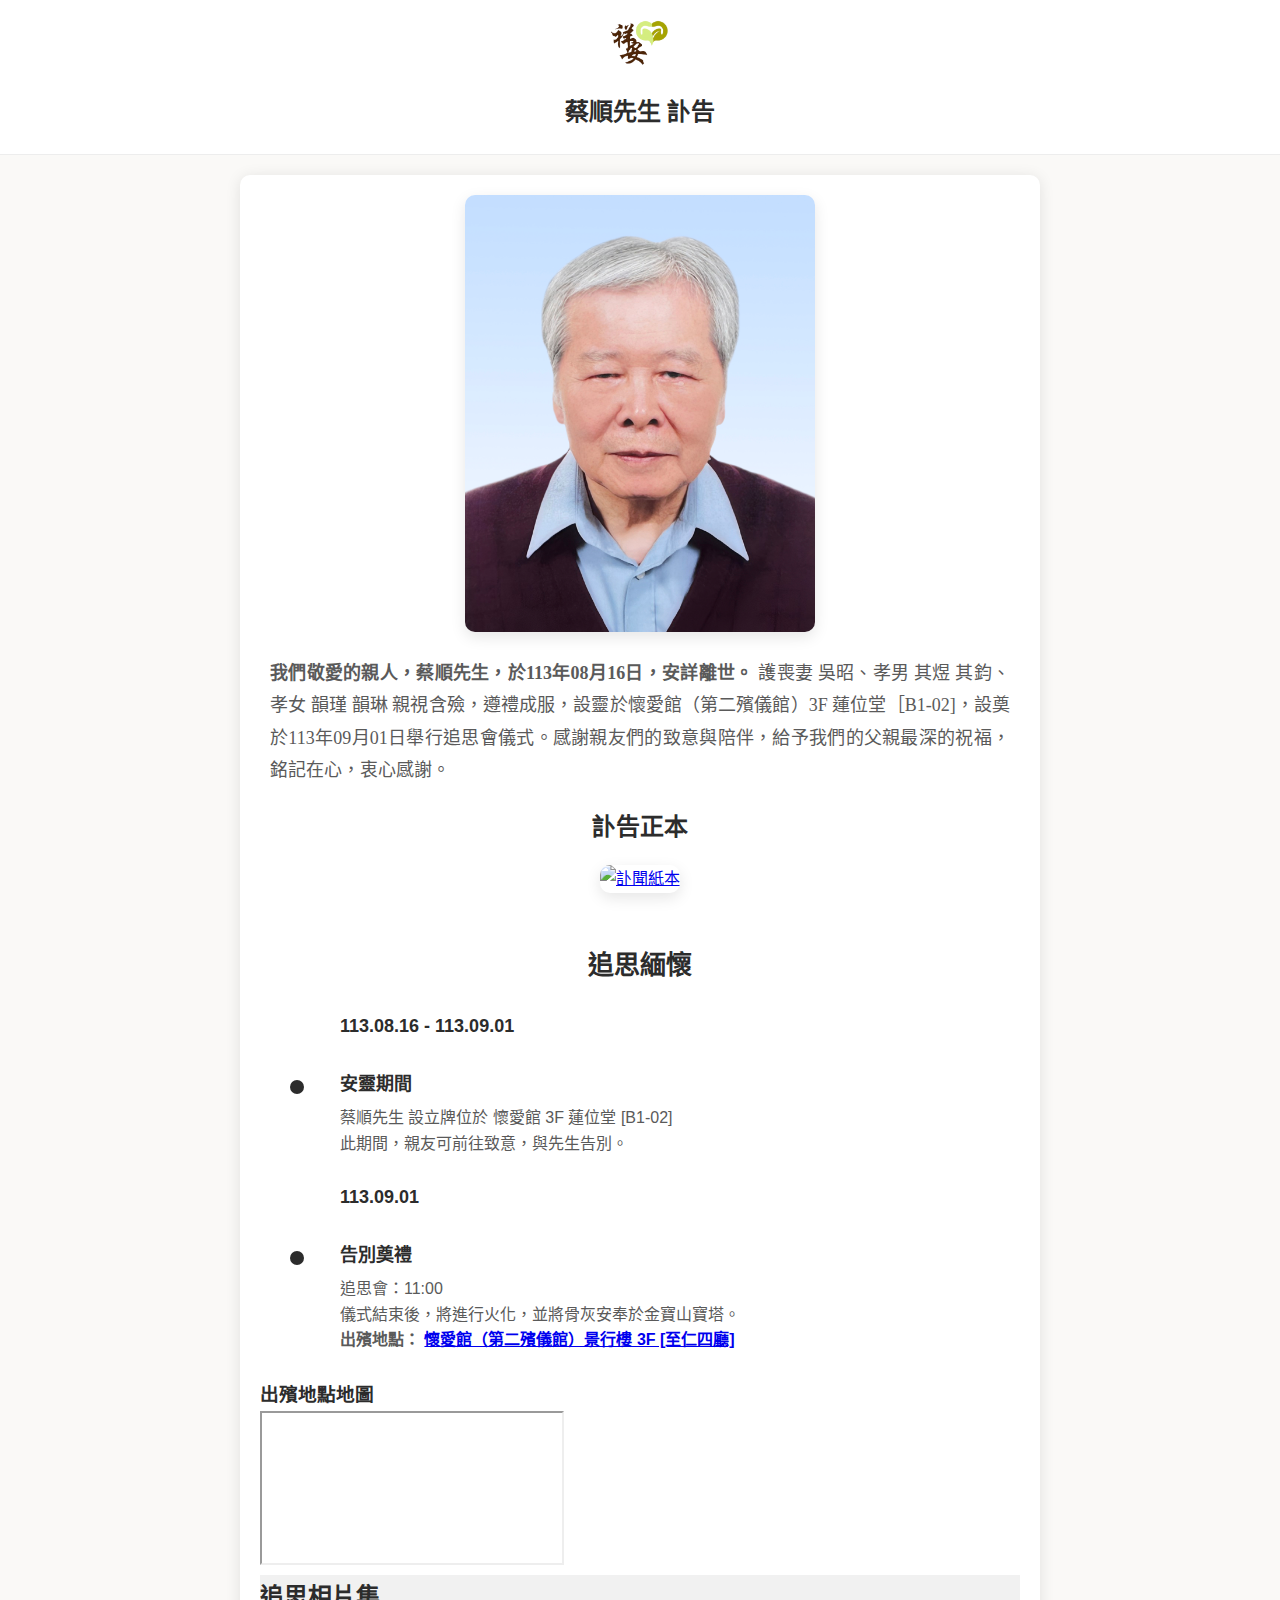
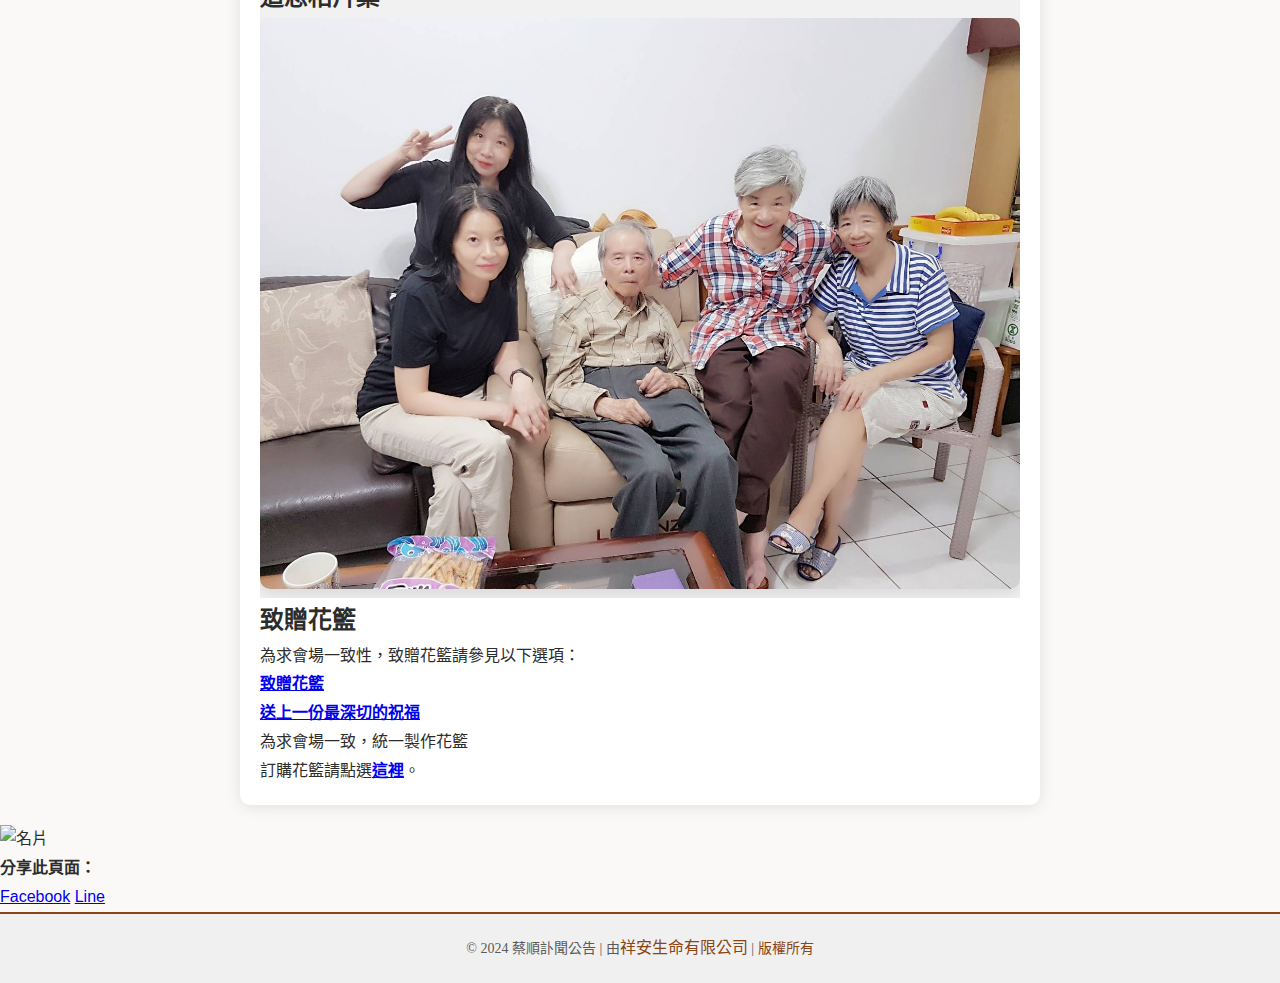
==== index.html @ 6c9d55c2 "Update index.html" ====
<!DOCTYPE html>
<html lang="zh-TW">
<head>
    <meta charset="UTF-8">
    <meta name="viewport" content="width=device-width, initial-scale=1.0">
    <title>訃聞公告</title>
    <link rel="stylesheet" href="obituary.css">
    <link rel="stylesheet" href="https://cdn.jsdelivr.net/npm/slick-carousel@1.8.1/slick/slick.css">
    <link rel="stylesheet" href="https://cdn.jsdelivr.net/npm/slick-carousel@1.8.1/slick/slick-theme.css">
    <script src="https://cdn.jsdelivr.net/npm/slick-carousel@1.8.1/slick/slick.min.js" defer></script>
</head>
<body onload="playMusic()">
    <!-- 背景音樂 -->
    <audio id="background-music" loop>
        <source src="audio/千風之歌.m4a" type="audio/m4a">
        您的瀏覽器不支援音訊播放。
    </audio>

    <header>
        <img src="image/logo.png" alt="Logo" class="logo">
        <h1>蔡順先生 訃告</h1>
    </header>

    <main>
        <section class="main-photo-section">
            <img id="main-photo" src="image/主頁.JPG" alt="追思照片">
            <p id="life-story">
                <strong>我們敬愛的親人，蔡順先生，於113年08月16日，安詳離世。</strong> 
                護喪妻 吳昭、孝男 其煜 其鈞、孝女 韻瑾 韻琳 親視含殮，遵禮成服，設靈於懷愛館（第二殯儀館）3F 蓮位堂［B1-02]，設奠於113年09月01日舉行追思會儀式。感謝親友們的致意與陪伴，給予我們的父親最深的祝福，銘記在心，衷心感謝。
            </p>
        </section>

        <section class="paper-obituary-section">
            <h2><strong>訃告正本</strong></h2>
            <a href="image/蔡順的訃聞.JPG" data-lightbox="paper-obituary" data-title="訃聞紙本">
                <img id="paper-obituary" src="image/蔡順的訃聞.JPG" alt="訃聞紙本">
            </a>
        </section>

        <section id="timeline">
            <h2><strong>追思緬懷</strong></h2>
            <div class="VivaTimeline">
                <dl>
                    <dt><strong>113.08.16 - 113.09.01</strong></dt>
                    <dd class="pos-right">
                        <div class="circ"></div>
                        <div class="time"></div>
                        <div class="event">
                            <div class="events-header"><strong>安靈期間</strong></div>
                            <div class="events-body">
                                <p>蔡順先生 設立牌位於 懷愛館 3F 蓮位堂 [B1-02]</p>
                                <p>此期間，親友可前往致意，與先生告別。</p>
                            </div>
                        </div>
                    </dd>
                    <dt><strong>113.09.01</strong></dt>
                    <dd class="pos-left">
                        <div class="circ"></div>
                        <div class="time"></div>
                        <div class="event">
                            <div class="events-header"><strong>告別奠禮</strong></div>
                            <div class="events-body">
                                <p>追思會：11:00</p>
                                <p>儀式結束後，將進行火化，並將骨灰安奉於金寶山寶塔。</p>
                                <p><strong>出殯地點：</strong> <a href="https://goo.gl/maps/XXXXX" target="_blank"><strong>懷愛館（第二殯儀館）景行樓 3F [至仁四廳]</strong></a></p>
                            </div>
                        </div>
                    </dd>
                </dl>
            </div>
            <div id="map-container">
                <h3><strong>出殯地點地圖</strong></h3>
                <iframe src="https://www.google.com/maps/embed?pb=!1m18!1m12!1m3!1d3112.8727265573447!2d121.52722631518858!3d25.03296328396077!2m3!1f0!2f0!3f0!3m2!1i1024!2i768!4f13.1!3m3!1m2!1s0x3442a8b7b5555555%3A0x1234567890abcdef!2z5YyX6IqO5Z-0IQD!5e0!3m2!1szh-TW!2stw!4v1671168822125!5m2!1szh-TW!2stw" allowfullscreen="" loading="lazy"></iframe>
            </div>
        </section>

        <section id="slideshow">
            <h2><strong>追思相片集</strong></h2>
            <div class="slideshow-container">
                <div><img src="image/蔡順1.jpg" alt="照片1"></div>
                <div><img src="image/蔡順2.jpg" alt="照片2"></div>
                <div><img src="image/蔡順3.jpg" alt="照片3"></div>
                <div><img src="image/蔡順4.jpg" alt="照片4"></div>
                <div><img src="image/蔡順5.jpg" alt="照片5"></div>
                <div><img src="image/蔡順6.jpg" alt="照片6"></div>
                <div><img src="image/蔡順7.jpg" alt="照片7"></div>
                <div><img src="image/蔡順8.jpg" alt="照片8"></div>
                <div><img src="image/蔡順9.jpg" alt="照片9"></div>
            </div>
        </section>

        <section id="donate-flower">
            <h2><strong>致贈花籃</strong></h2>
            <p>為求會場一致性，致贈花籃請參見以下選項：</p>
            <a href="javascript:void(0);" id="show-flower-baskets" class="btn"><strong>致贈花籃</strong></a>
            <div id="flower-basket-gallery" style="display: none;">
                <div class="flower-basket-item">
                    <img src="image/花籃A.JPG" alt="花籃A">
                    <p class="price"><strong>A款NT$2,500/1對</strong></p>
                </div>
                <div class="flower-basket-item">
                    <img src="image/花籃B.JPG" alt="花籃B">
                    <p class="price"><strong>B款NT$3,000/1對</strong></p>
                </div>
                <div class="flower-basket-item">
                    <img src="image/花籃C.JPG" alt="花籃C">
                    <p class="price"><strong>C款NT$3,500/1對</strong></p>
                </div>
                <div class="flower-basket-item">
                    <img src="image/花籃D.JPG" alt="花籃D">
                    <p class="price"><strong>D款NT$4,000/1對</strong></p>
                </div>
                <div class="flower-basket-item">
                    <img src="image/花籃E.JPG" alt="花籃E">
                    <p class="price"><strong>E款NT$5,000/1對</strong></p>
                </div>
                <div class="flower-basket-item">
                    <img src="image/花籃F.JPG" alt="花籃F">
                    <p class="price"><strong>F款NT$5,500/1對</strong></p>
                </div>
                <div class="flower-basket-item">
                    <img src="image/花籃G.JPG" alt="花籃G">
                    <p class="price"><strong>G款NT$6,000/1對</strong></p>
                </div>
                <div class="flower-basket-item">
                    <img src="image/花籃H.JPG" alt="花籃H">
                    <p class="price"><strong>H款NT$6,500/1對</strong></p>
                </div>
            </div>
            <p><a href="https://line.me/ti/p/TuM5y_Of6I" target="_blank"><strong>送上一份最深切的祝福</strong></a></p>
            <p>為求會場一致，統一製作花籃<br>訂購花籃請點選<a href="https://line.me/ti/p/TuM5y_Of6I" target="_blank"><strong>這裡</strong></a>。</p>
        </section>
    </main>
<!-- 名片及分享按钮部分 -->
<section id="business-card">
    <img src="image/未命名設計.PNG" alt="名片" class="business-card-img">
    <div id="share-buttons">
        <p><strong>分享此頁面：</strong></p>
        <a href="https://www.facebook.com/sharer/sharer.php?u=[PAGE_URL]" target="_blank" class="share-btn fb-share-btn">Facebook</a>
        <a href="https://line.me/R/msg/text/?[PAGE_URL]" target="_blank" class="share-btn line-share-btn">Line</a>
    </div>
</section>
    
    <footer>
        <p>© 2024 蔡順訃聞公告 | 由<span class="footer-signature">祥安生命有限公司</span> | <a href="privacy-policy.html" class="bold">版權所有</a></p>
    </footer>
    

    <script>
        function playMusic() {
            const audio = document.getElementById('background-music');
            audio.play().catch(error => {
                console.log("音樂播放失敗:", error);
            });
        }

        document.getElementById('show-flower-baskets').addEventListener('click', function() {
            const gallery = document.getElementById('flower-basket-gallery');
            gallery.style.display = gallery.style.display === 'none' ? 'block' : 'none';
        });

        // 幻灯片功能
        document.addEventListener('DOMContentLoaded', function() {
            const slides = document.querySelectorAll('.slideshow-container > div');
            let slideIndex = 0;

            function showSlides() {
                slides.forEach((slide, index) => {
                    slide.style.display = index === slideIndex ? 'block' : 'none';
                });
                slideIndex = (slideIndex + 1) % slides.length;
                setTimeout(showSlides, 4000); // 每4秒更换幻灯片
            }

            showSlides();
        });
    </script>
</body>
</html>
---- obituary.css ----
/* 字体引入 */
@font-face {
    font-family: 'CustomFont';
    src: url('清松手写体5.ttf') format('truetype');
    font-weight: normal;
    font-style: normal;
}

/* 重设默认样式 */
* {
    margin: 0;
    padding: 0;
    box-sizing: border-box;
}

/* 基本样式 */
body {
    font-family: 'CustomFont', Arial, Helvetica, sans-serif; /* 使用自定义字体，并添加备选方案 */
    color: #2C2C2C;
    background-color: #FAF9F7;
    line-height: 1.8;
}


/* 追思相片集设计 */
#slideshow {
    max-width: 100%;
    position: relative;
    margin: auto;
    overflow: hidden;
    background-color: #f1f1f1;
}

.slideshow-container {
    position: relative;
    max-width: 800px; /* 设置最大宽度 */
    margin: auto;
    overflow: hidden;
}

.slideshow-container img {
    width: 100%; /* 确保图片填满容器 */
    height: auto; /* 高度自动调整 */
    border-radius: 10px;
    box-shadow: 0 5px 15px rgba(0, 0, 0, 0.1);
}

/* 幻灯片导航按钮 */
.prev, .next {
    cursor: pointer;
    position: absolute;
    top: 50%;
    width: auto;
    padding: 16px;
    margin-top: -22px;
    color: white;
    font-weight: bold;
    font-size: 18px;
    transition: background-color 0.6s ease;
    border-radius: 0 3px 3px 0;
    user-select: none;
}

.next {
    right: 0;
    border-radius: 3px 0 0 3px;
}

.prev {
    left: 0;
    border-radius: 3px 0 0 3px;
}

.prev:hover, .next:hover {
    background-color: rgba(0, 0, 0, 0.8);
}

/* 响应式设计：调整屏幕较小的设备上的相片集 */
@media (max-width: 768px) {
    .slideshow-container {
        max-width: 100%;
    }
}
/* 页眉设计 */
header {
    text-align: center;
    background-color: #FFF;
    padding: 20px 0;
    border-bottom: 1px solid #EDEDED;
}

header .logo {
    max-width: 60px; /* 缩小Logo */
    margin-bottom: 15px;
}

header h1 {
    font-size: 24px;
    color: #2C2C2C;
    margin: 0;
}

/* 主要内容设计 */
main {
    padding: 20px;
    max-width: 800px;
    margin: 20px auto;
    background-color: #FFF;
    border-radius: 10px;
    box-shadow: 0 2px 15px rgba(0, 0, 0, 0.1);
}

/* 图片区域设计 */
.main-photo-section {
    text-align: center;
    margin-bottom: 20px;
}

.main-photo-section img {
    width: 100%;
    max-width: 350px;
    border-radius: 10px;
    box-shadow: 0 5px 15px rgba(0, 0, 0, 0.1);
    object-fit: cover;
    transition: transform 0.3s ease;
}

.main-photo-section img:hover {
    transform: scale(1.05);
}

.main-photo-section p {
    font-family: 'Merriweather', serif;
    font-size: 18px;
    color: #5A5A5A;
    margin-top: 15px;
    padding: 0 10px;
    text-align: justify;
}

/* 标语区域 */
.motto {
    text-align: center;
    font-family: 'Cormorant Garamond', serif;
    font-size: 22px;
    color: #6A6A6A;
    margin: 40px 0;
    font-style: italic;
}

/* 讣闻区域设计 */
.paper-obituary-section {
    text-align: center;
    margin-bottom: 20px;
}

.paper-obituary-section h2 {
    font-size: 24px;
    font-family: 'Lora', serif;
    color: #2C2C2C;
    margin-bottom: 15px;
}

.paper-obituary-section img {
    width: 100%;
    max-width: 600px;
    border-radius: 10px;
    box-shadow: 0 5px 15px rgba(0, 0, 0, 0.1);
    cursor: pointer;
    transition: transform 0.3s ease;
}

.paper-obituary-section img:hover {
    transform: scale(1.05);
}

/* 花籃区域设计 */
.paper-obituary-section img {
    width: 100%; /* 确保图片填满容器 */
    max-width: 350px; /* 设置最大宽度 */
    border-radius: 10px;
    box-shadow: 0 5px 15px rgba(0, 0, 0, 0.1);
    cursor: pointer;
    transition: transform 0.3s ease;
}

.paper-obituary-section img:hover {
    transform: scale(1.05);
}

/* 时间轴设计 */
#timeline {
    margin-top: 50px;
}

#timeline h2 {
    text-align: center;
    font-family: 'Lora', serif;
    font-size: 26px;
    color: #2C2C2C;
    margin-bottom: 20px;
}

.VivaTimeline dl {
    display: flex;
    flex-direction: column;
    position: relative;
    padding-left: 30px;
}

.VivaTimeline dt,
.VivaTimeline dd {
    position: relative;
    margin: 0;
    padding: 0;
    margin-left: 50px;
    padding-bottom: 25px;
    font-family: 'Source Sans Pro', sans-serif;
    font-size: 18px;
}

.VivaTimeline dt {
    font-weight: bold;
    color: #2C2C2C;
}

.VivaTimeline dd .circ {
    position: absolute;
    left: -50px;
    top: 12px;
    width: 14px;
    height: 14px;
    background-color: #2C2C2C;
    border-radius: 50%;
}

.VivaTimeline dd .time {
    position: absolute;
    left: -75px;
    top: 0;
    font-size: 16px;
    font-weight: bold;
    color: #2C2C2C;
}

.VivaTimeline .events-header {
    font-size: 18px;
    color: #2C2C2C;
    font-weight: bold;
    margin-bottom: 5px;
}

.VivaTimeline .events-body {
    font-size: 16px;
    color: #5A5A5A;
    line-height: 1.6;
}

.VivaTimeline dt:hover,
.VivaTimeline dd:hover {
    color: #8B4513;
}

#slideshow {
    max-width: 100%;
    position: relative;
    margin: auto;
    overflow: hidden;
    background-color: #f1f1f1;
}

.slideshow-container {
    position: relative;
    max-width: 100%;
    margin: auto;
}

.slideshow-container img {
    width: 100%;
    height: auto;
}

.fade {
    animation: fade 1.5s ease-in-out;
}

@keyframes fade {
    from { opacity: 0.4; }
    to { opacity: 1; }
}

/* 下一页 & 上一页按钮 */
.prev, .next {
    cursor: pointer;
    position: absolute;
    top: 50%;
    width: auto;
    padding: 16px;
    margin-top: -22px;
    color: white;
    font-weight: bold;
    font-size: 18px;
    transition: background-color 0.6s ease;
    border-radius: 3px;
    user-select: none;
}

.next {
    right: 0;
    border-radius: 3px 0 0 3px;
}

.prev {
    left: 0;
    border-radius: 0 3px 3px 0;
}

.prev:hover, .next:hover {
    background-color: rgba(0, 0, 0, 0.8);
}

/* 花籃展示区设计 */
#flower-basket-gallery {
    display: flex;
    flex-wrap: wrap;
    gap: 20px; /* 图片之间的间距 */
    justify-content: center; /* 居中排列 */
    margin-top: 20px;
}

.flower-basket-item {
    max-width: 220px; /* 控制单个花篮图片项的最大宽度 */
    text-align: center;
    margin-bottom: 20px; /* 图片项之间的间距 */
}

.flower-basket-item img {
    width: 100%; /* 图片自适应容器宽度 */
    border-radius: 10px;
    box-shadow: 0 5px 15px rgba(0, 0, 0, 0.1);
    transition: transform 0.3s ease;
    margin-bottom: 10px; /* 图片与价格之间的间距 */
}

.flower-basket-item img:hover {
    transform: scale(1.05);
}

.flower-basket-item .price {
    font-size: 18px; /* 增大价格字体 */
    color: #8B4513; /* 价格字体颜色 */
    font-weight: bold; /* 使价格加粗 */
    margin-top: 10px; /* 保持价格与图片的间距 */
}

/* 页脚部分的样式 */
footer {
    background-color: #f0f0f0; /* 页脚背景颜色 */
    padding: 20px; /* 页脚的内边距 */
    text-align: center; /* 文本居中对齐 */
    font-family: 'CustomFont', 'Merriweather', serif; /* 使用手写字体和备用字体 */
    font-size: 14px; /* 字体大小 */
    color: #5A5A5A; /* 字体颜色 */
    border-top: 2px solid #8B4513; /* 页脚顶部的分割线 */
}

footer p {
    margin: 0; /* 移除段落的默认外边距 */
}

footer a {
    color: #8B4513; /* 链接颜色 */
    text-decoration: none; /* 去除链接下划线 */
    transition: color 0.3s ease; /* 链接颜色的渐变效果 */
}

footer a:hover {
    color: #A0522D; /* 鼠标悬停时的链接颜色 */
}

/* 页脚签名的特殊样式 */
.footer-signature {
    font-family: 'CustomFont', 'Merriweather', serif; /* 使用自定义字体 */
    font-size: 16px; /* 字体大小 */
    color: #8B4513; /* 字体颜色 */
}

/* 响应式设计：在小屏幕上的页脚样式 */
@media (max-width: 768px) {
    footer {
        font-size: 12px; /* 小屏幕上的字体大小 */
        padding: 15px; /* 内边距稍微缩小 */
    }
}
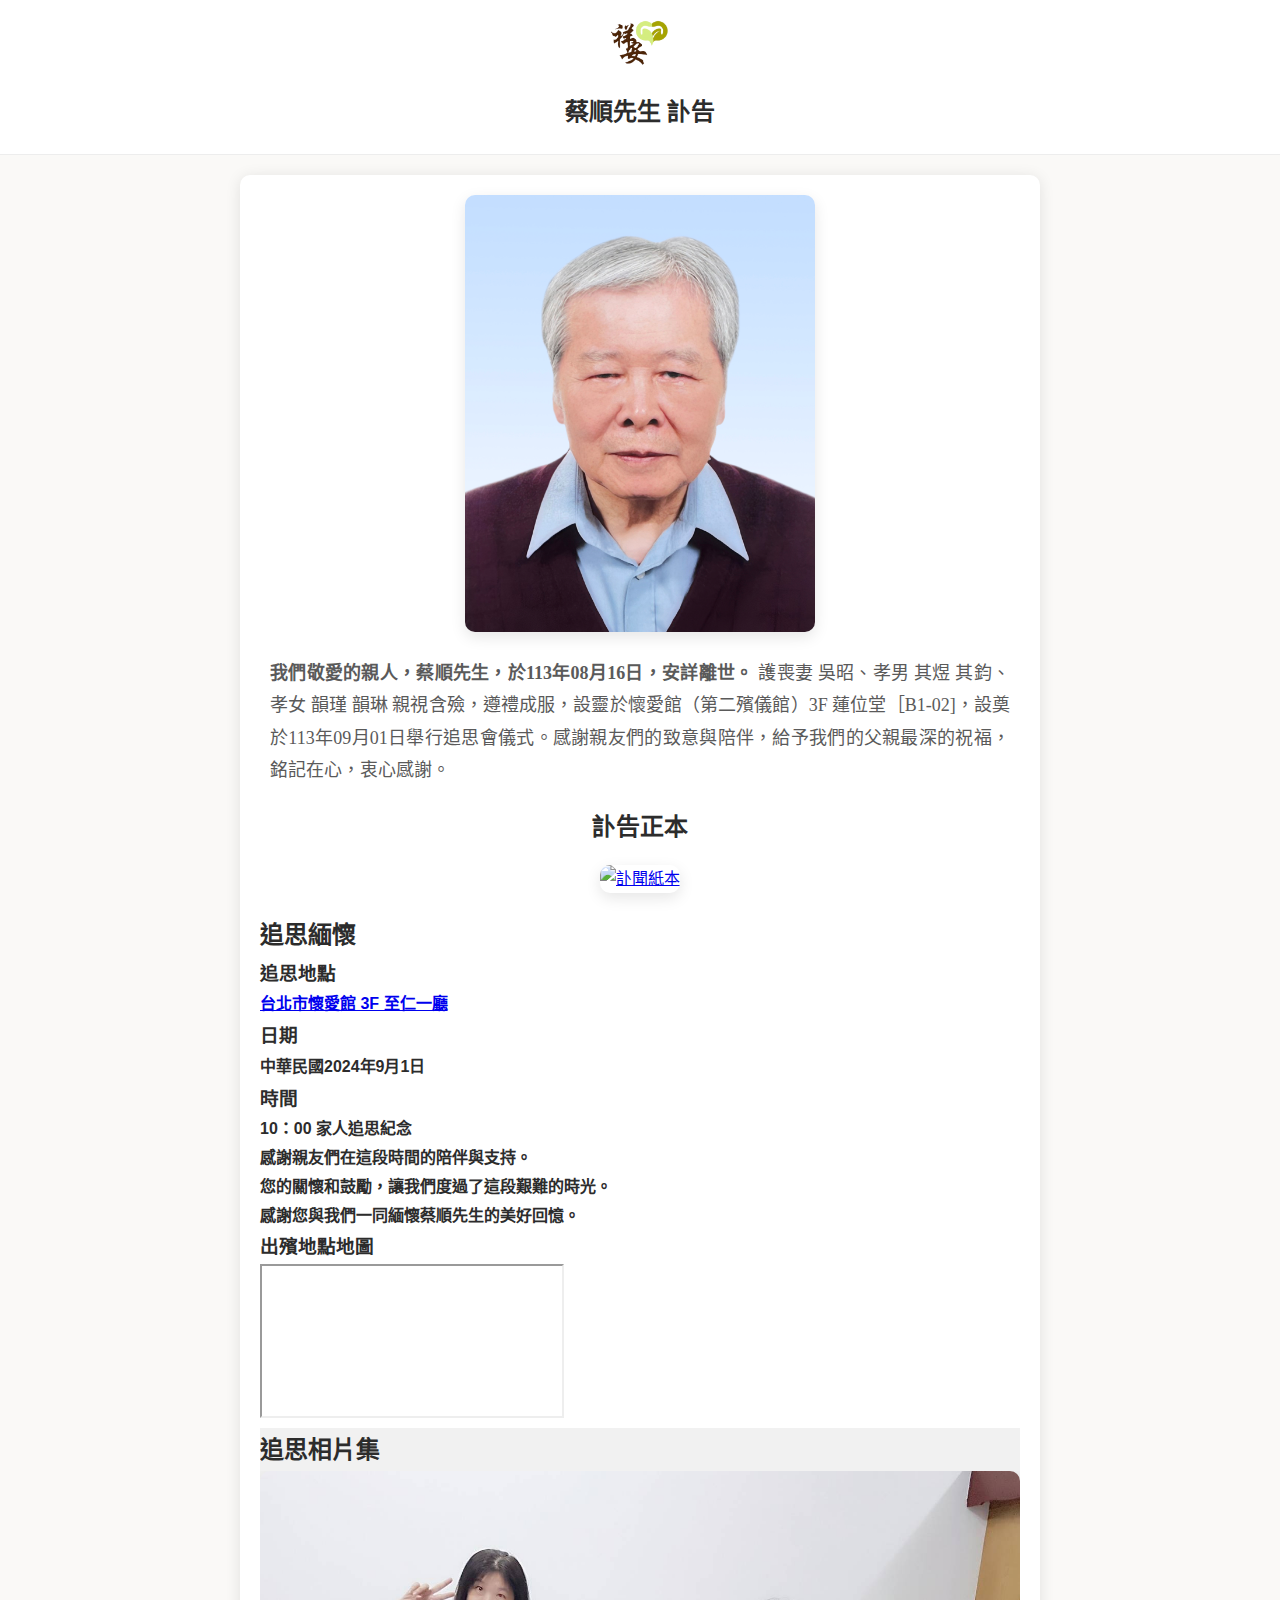
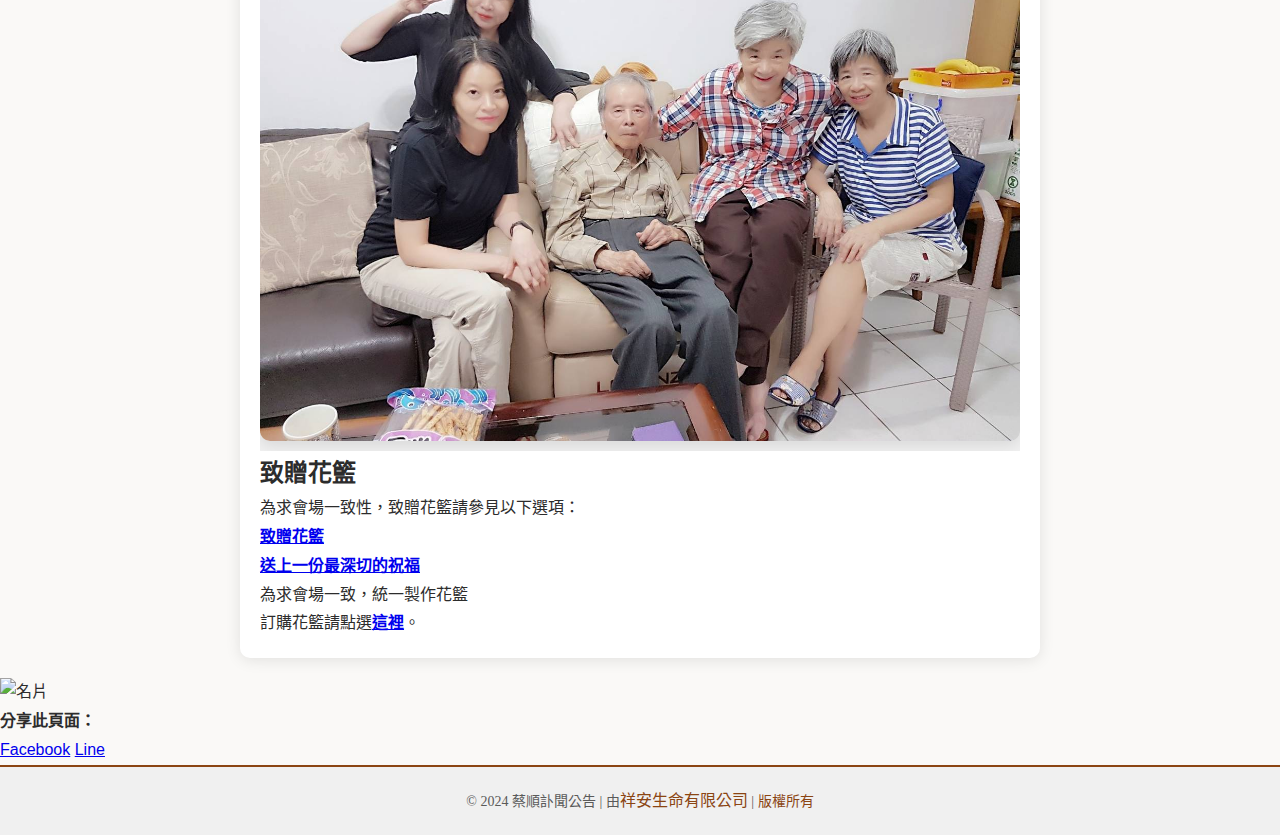
==== commit d6976b47: "Update index.html" ====
--- a/index.html
+++ b/index.html
@@ -37,37 +37,29 @@
             </a>
         </section>
 
-        <section id="timeline">
-            <h2><strong>追思緬懷</strong></h2>
-            <div class="VivaTimeline">
-                <dl>
-                    <dt><strong>113.08.16 - 113.09.01</strong></dt>
-                    <dd class="pos-right">
-                        <div class="circ"></div>
-                        <div class="time"></div>
-                        <div class="event">
-                            <div class="events-header"><strong>安靈期間</strong></div>
-                            <div class="events-body">
-                                <p>蔡順先生 設立牌位於 懷愛館 3F 蓮位堂 [B1-02]</p>
-                                <p>此期間，親友可前往致意，與先生告別。</p>
-                            </div>
-                        </div>
-                    </dd>
-                    <dt><strong>113.09.01</strong></dt>
-                    <dd class="pos-left">
-                        <div class="circ"></div>
-                        <div class="time"></div>
-                        <div class="event">
-                            <div class="events-header"><strong>告別奠禮</strong></div>
-                            <div class="events-body">
-                                <p>追思會：11:00</p>
-                                <p>儀式結束後，將進行火化，並將骨灰安奉於金寶山寶塔。</p>
-                                <p><strong>出殯地點：</strong> <a href="https://goo.gl/maps/XXXXX" target="_blank"><strong>懷愛館（第二殯儀館）景行樓 3F [至仁四廳]</strong></a></p>
-                            </div>
-                        </div>
-                    </dd>
-                </dl>
-            </div>
+        <!-- 追思与怀念部分 -->
+        <section id="remembrance">
+          <h2><strong>追思緬懷</strong></h2>
+             <div class="remembrance-details">
+             <div class="remembrance-item">
+            <h3><strong>追思地點</strong></h3>
+            <p><strong><a href="https://goo.gl/maps/xyz" target="_blank">台北市懷愛館 3F 至仁一廳</a></strong></p>
+        </div>
+        <div class="remembrance-item">
+            <h3><strong>日期</strong></h3>
+            <p><strong>中華民國2024年9月1日</strong></p>
+        </div>
+        <div class="remembrance-item">
+            <h3><strong>時間</strong></h3>
+            <p><strong>10：00 家人追思紀念</strong></p>
+        </div>
+    </div>
+    <div class="remembrance-thanks">
+        <p class="fade-in-text"><strong>感謝親友們在這段時間的陪伴與支持。</strong></p>
+        <p class="fade-in-text"><strong>您的關懷和鼓勵，讓我們度過了這段艱難的時光。</strong></p>
+        <p class="fade-in-text"><strong>感謝您與我們一同緬懷蔡順先生的美好回憶。</strong></p>
+    </div>
+            
             <div id="map-container">
                 <h3><strong>出殯地點地圖</strong></h3>
                 <iframe src="https://www.google.com/maps/embed?pb=!1m18!1m12!1m3!1d3112.8727265573447!2d121.52722631518858!3d25.03296328396077!2m3!1f0!2f0!3f0!3m2!1i1024!2i768!4f13.1!3m3!1m2!1s0x3442a8b7b5555555%3A0x1234567890abcdef!2z5YyX6IqO5Z-0IQD!5e0!3m2!1szh-TW!2stw!4v1671168822125!5m2!1szh-TW!2stw" allowfullscreen="" loading="lazy"></iframe>
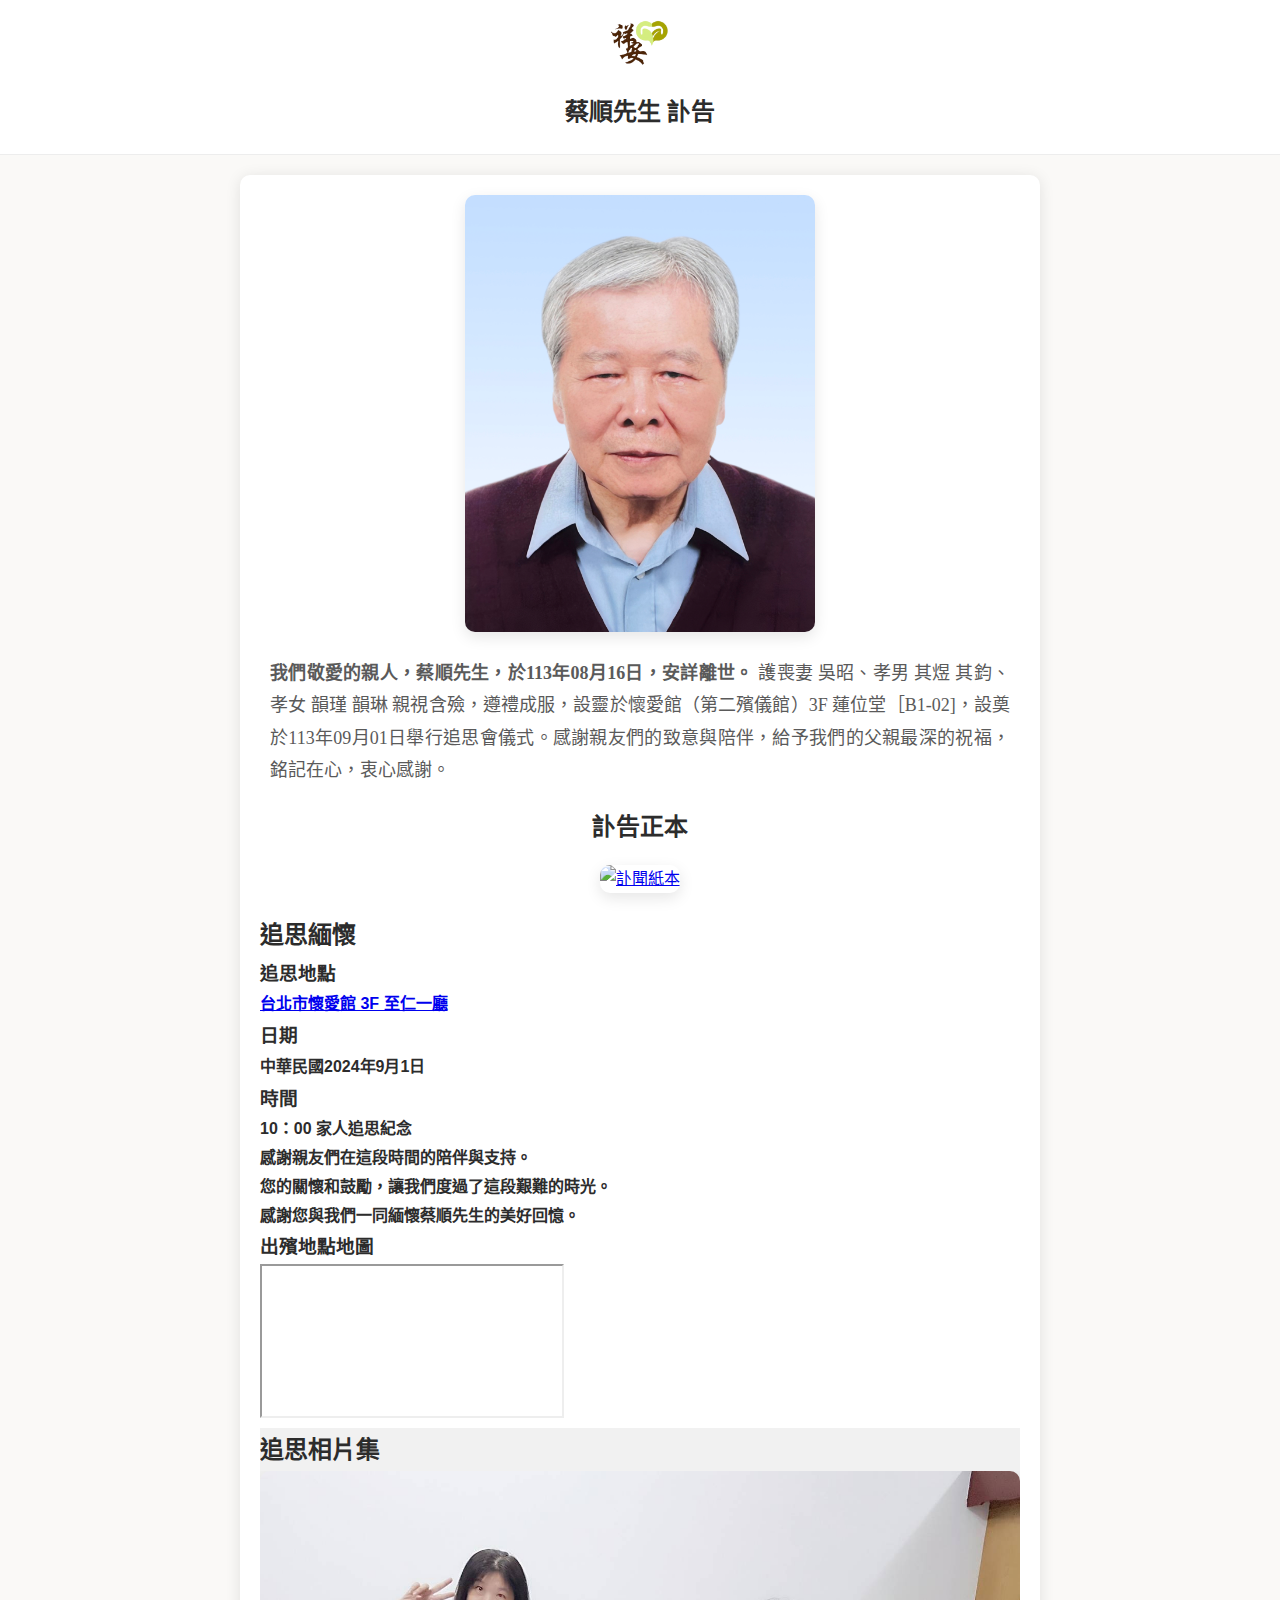
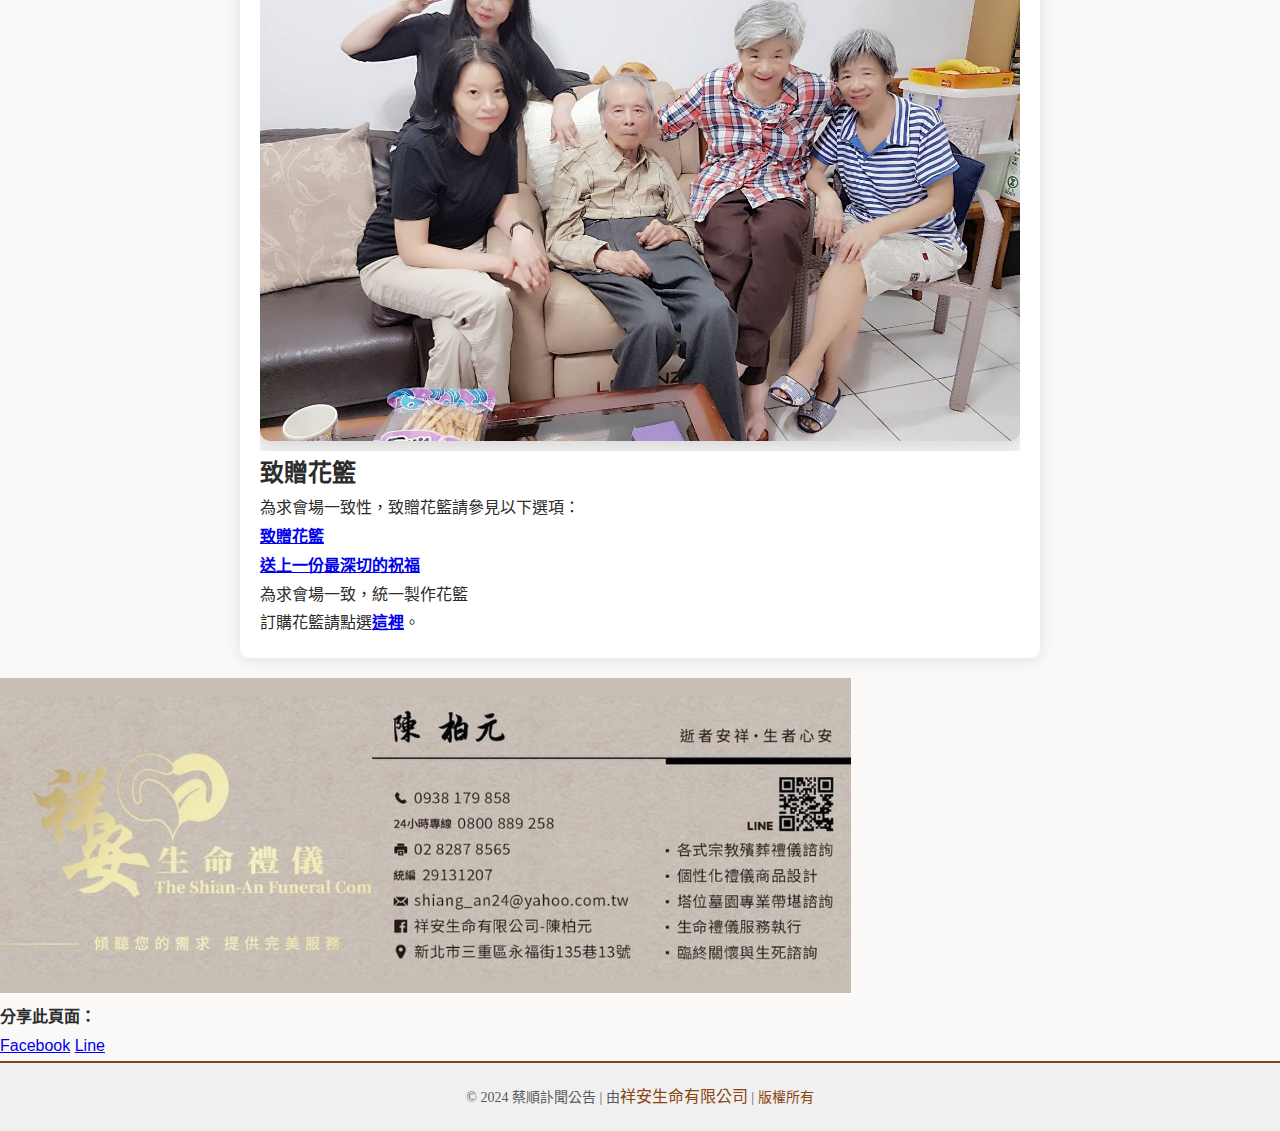
==== commit 7ac67376: "Update index.html" ====
--- a/index.html
+++ b/index.html
@@ -125,7 +125,7 @@
     </main>
 <!-- 名片及分享按钮部分 -->
 <section id="business-card">
-    <img src="image/未命名設計.PNG" alt="名片" class="business-card-img">
+    <img src="image/未命名設計.png" alt="名片" class="business-card-img">
     <div id="share-buttons">
         <p><strong>分享此頁面：</strong></p>
         <a href="https://www.facebook.com/sharer/sharer.php?u=[PAGE_URL]" target="_blank" class="share-btn fb-share-btn">Facebook</a>
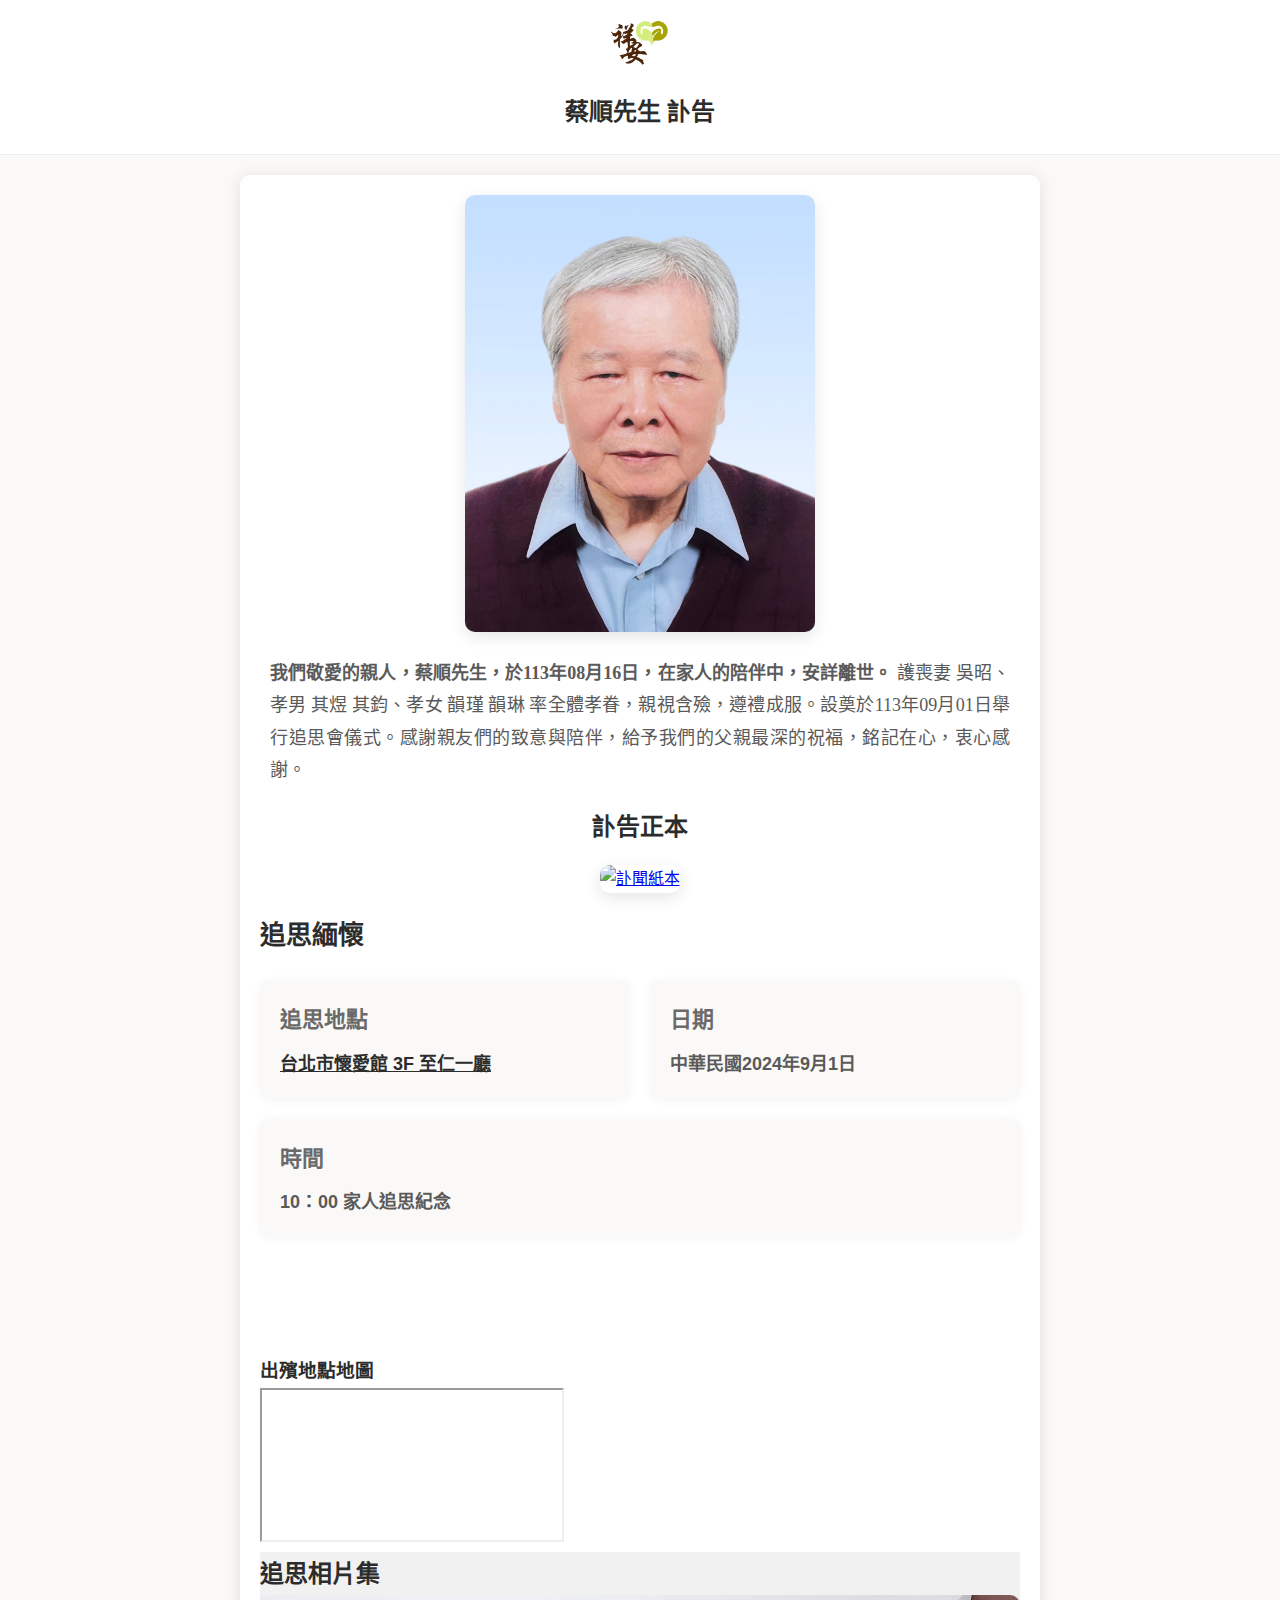
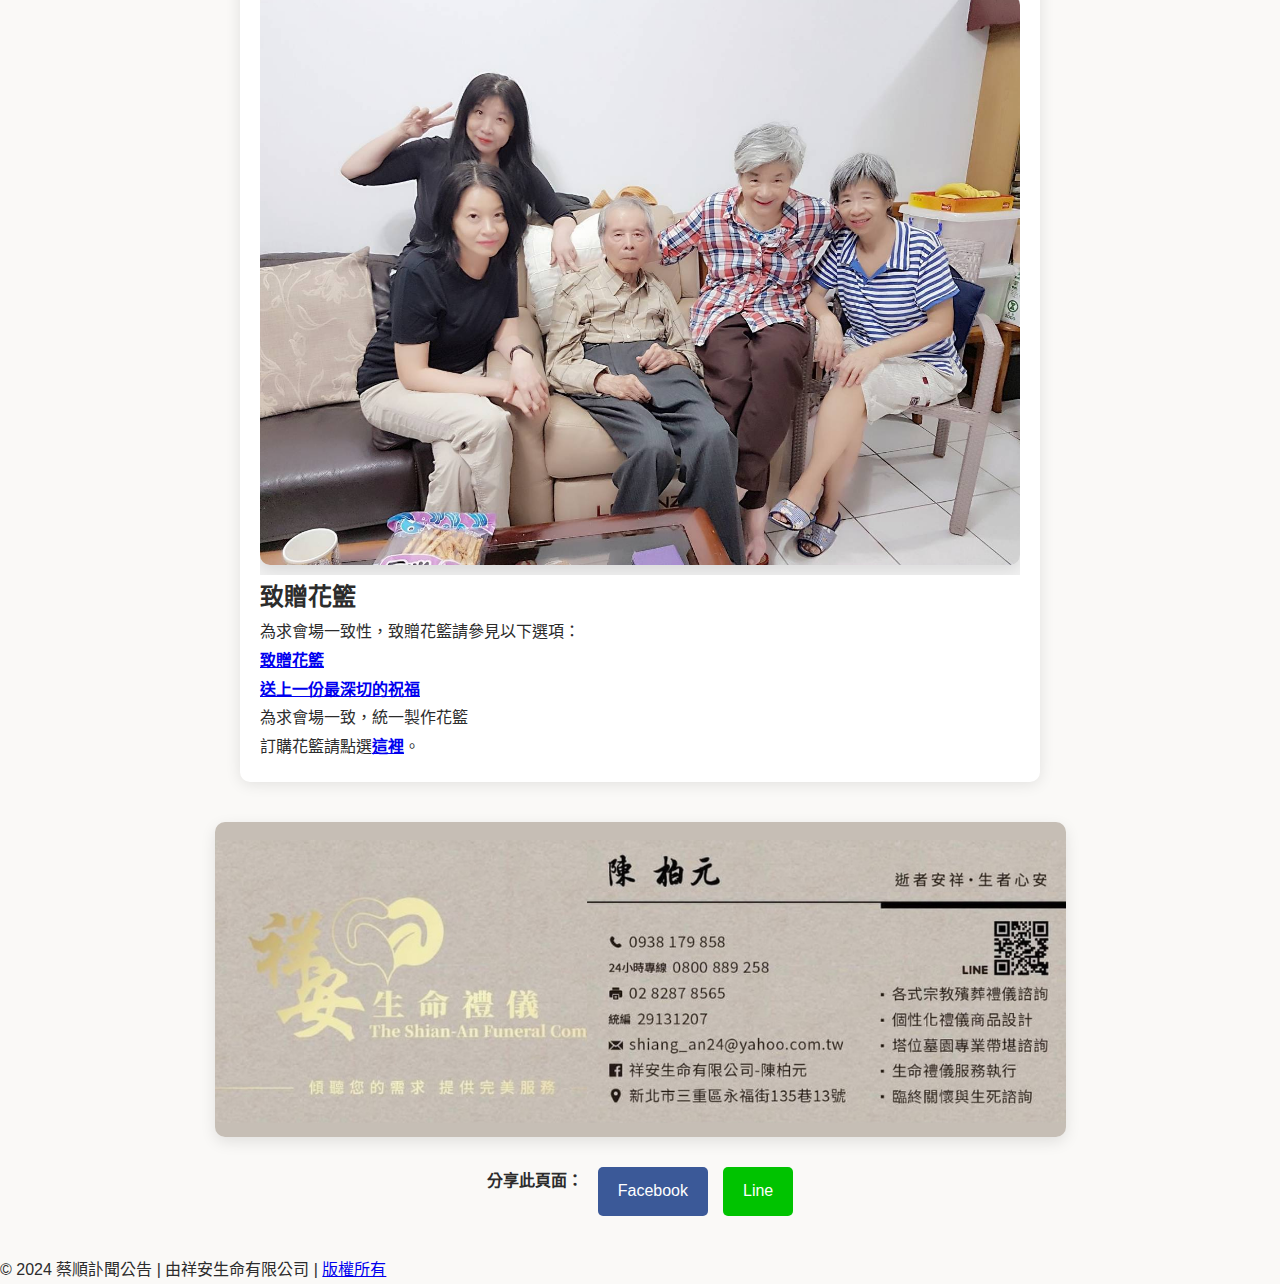
==== commit 254dfa15: "Update index.html" ====
--- a/index.html
+++ b/index.html
@@ -25,8 +25,8 @@
         <section class="main-photo-section">
             <img id="main-photo" src="image/主頁.JPG" alt="追思照片">
             <p id="life-story">
-                <strong>我們敬愛的親人，蔡順先生，於113年08月16日，安詳離世。</strong> 
-                護喪妻 吳昭、孝男 其煜 其鈞、孝女 韻瑾 韻琳 親視含殮，遵禮成服，設靈於懷愛館（第二殯儀館）3F 蓮位堂［B1-02]，設奠於113年09月01日舉行追思會儀式。感謝親友們的致意與陪伴，給予我們的父親最深的祝福，銘記在心，衷心感謝。
+                <strong>我們敬愛的親人，蔡順先生，於113年08月16日，在家人的陪伴中，安詳離世。</strong> 
+                護喪妻 吳昭、孝男 其煜 其鈞、孝女 韻瑾 韻琳 率全體孝眷，親視含殮，遵禮成服。設奠於113年09月01日舉行追思會儀式。感謝親友們的致意與陪伴，給予我們的父親最深的祝福，銘記在心，衷心感謝。
             </p>
         </section>
 
--- a/obituary.css
+++ b/obituary.css
@@ -13,6 +13,83 @@
     box-sizing: border-box;
 }
 
+/* 名片图片样式 */
+#business-card {
+    text-align: center;
+    margin: 40px 0;
+}
+
+.business-card-img {
+    max-width: 100%;
+    height: auto;
+    border-radius: 10px;
+    box-shadow: 0 5px 15px rgba(0, 0, 0, 0.1);
+    margin-bottom: 20px;
+}
+
+/* 分享按钮样式 */
+#share-buttons {
+    display: flex;
+    justify-content: center;
+    gap: 15px;
+}
+
+.share-btn {
+    display: inline-block;
+    padding: 10px 20px;
+    font-size: 16px;
+    color: #fff;
+    border-radius: 5px;
+    text-decoration: none;
+    transition: background-color 0.3s ease;
+}
+
+.fb-share-btn {
+    background-color: #3b5998;
+}
+
+.line-share-btn {
+    background-color: #00c300;
+}
+
+.share-btn:hover {
+    opacity: 0.8;
+}
+
+/* 固定在右下角的电话和 Line 链接 */
+#fixed-links {
+    position: fixed;
+    bottom: 20px;
+    right: 20px;
+    display: flex;
+    flex-direction: column;
+    gap: 10px;
+}
+
+.fixed-link {
+    display: flex;
+    align-items: center;
+    justify-content: center;
+    width: 50px;
+    height: 50px;
+    background-color: #8B4513;
+    color: #fff;
+    border-radius: 50%;
+    text-align: center;
+    font-size: 18px;
+    text-decoration: none;
+    transition: background-color 0.3s ease;
+}
+
+.fixed-link:hover {
+    background-color: #A0522D;
+}
+
+.fixed-link span {
+    font-size: 22px;
+    margin-right: 5px;
+}
+
 /* 基本样式 */
 body {
     font-family: 'CustomFont', Arial, Helvetica, sans-serif; /* 使用自定义字体，并添加备选方案 */
@@ -20,6 +97,81 @@
     background-color: #FAF9F7;
     line-height: 1.8;
 }
+
+#remembrance h2 {
+    font-family: 'Lora', serif;
+    font-size: 26px;
+    color: #2C2C2C;
+    margin-bottom: 20px;
+}
+
+.remembrance-details {
+    display: flex;
+    flex-wrap: wrap;
+    justify-content: center;
+    gap: 20px;
+    margin-bottom: 20px;
+}
+
+.remembrance-item {
+    flex: 1 1 300px;
+    background-color: #FAF9F7;
+    padding: 20px;
+    border-radius: 10px;
+    box-shadow: 0 1px 10px rgba(0, 0, 0, 0.05);
+}
+
+.remembrance-item h3 {
+    font-family: 'Merriweather', serif;
+    font-size: 22px;
+    color: #6A6A6A;
+    margin-bottom: 10px;
+}
+
+.remembrance-item p {
+    font-family: 'Source Sans Pro', sans-serif;
+    font-size: 18px;
+    color: #5A5A5A;
+    line-height: 1.6;
+}
+
+.remembrance-item a {
+    color: #2C2C2C;
+    text-decoration: underline;
+    transition: color 0.3s ease;
+}
+
+.remembrance-item a:hover {
+    color: #8B4513;
+}
+
+.remembrance-thanks {
+    margin-top: 20px;
+    font-family: 'Merriweather', serif;
+    font-size: 18px;
+    color: #5A5A5A;
+    line-height: 1.8;
+}
+
+/* 渐显动画效果 */
+.fade-in-text {
+    opacity: 0;
+    transition: opacity 1s ease-in-out;
+}
+
+.map-container {
+    margin-top: 30px;
+    border-radius: 10px;
+    overflow: hidden;
+    box-shadow: 0 1px 10px rgba(0, 0, 0, 0.1);
+}
+
+/* 渐显动画效果 */
+.fade-in-text {
+    opacity: 0;
+    transition: opacity 1s ease-in-out;
+}
+
 
 
 /* 追思相片集设计 */
@@ -81,6 +233,13 @@
         max-width: 100%;
     }
 }
+
+/* 渐显动画效果 */
+.fade-in-text {
+    opacity: 0;
+    transition: opacity 1s ease-in-out;
+}
+
 /* 页眉设计 */
 header {
     text-align: center;
@@ -350,10 +509,7 @@
     font-size: 18px; /* 增大价格字体 */
     color: #8B4513; /* 价格字体颜色 */
     font-weight: bold; /* 使价格加粗 */
-    margin-top: 10px; /* 保持价格与图片的间距 */
-}
-
-/* 页脚部分的样式 */
+    margin-top: 10px; /* 保持价格与图片的/* 页脚部分的样式 */
 footer {
     background-color: #f0f0f0; /* 页脚背景颜色 */
     padding: 20px; /* 页脚的内边距 */
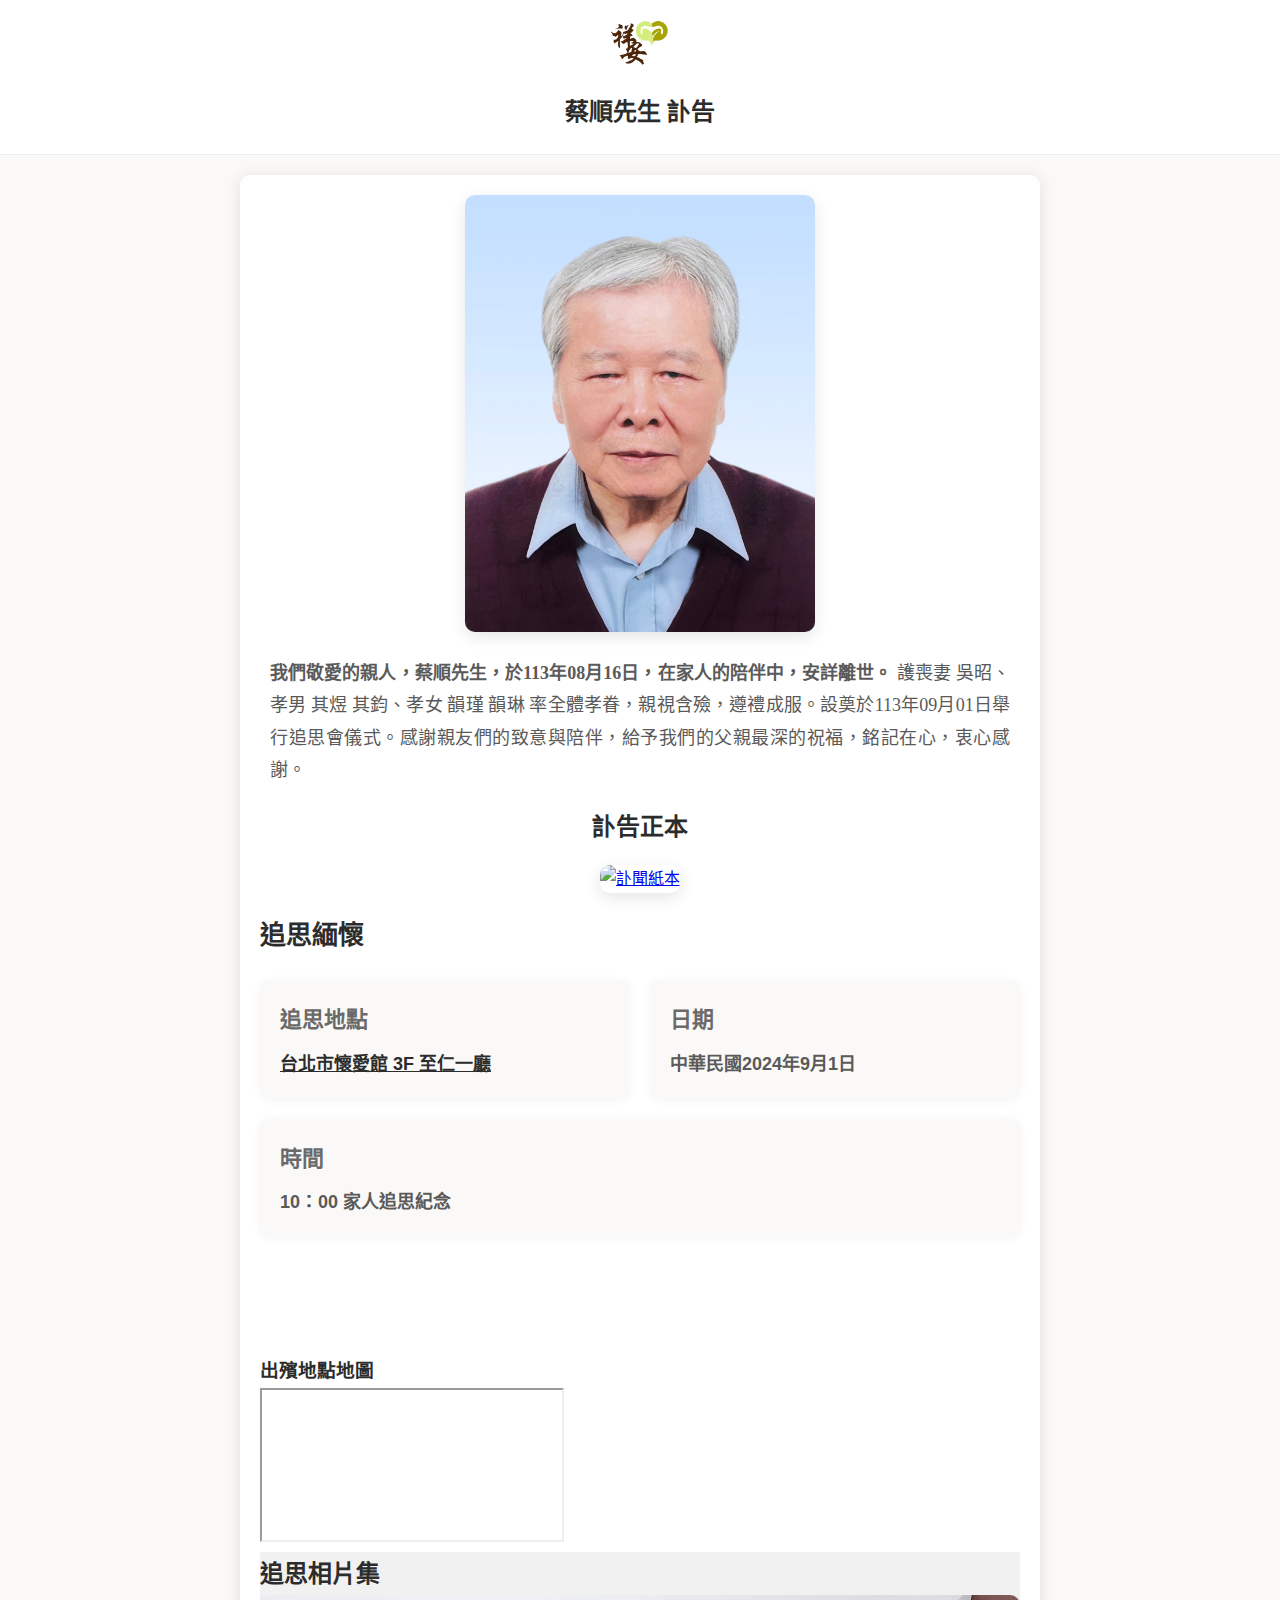
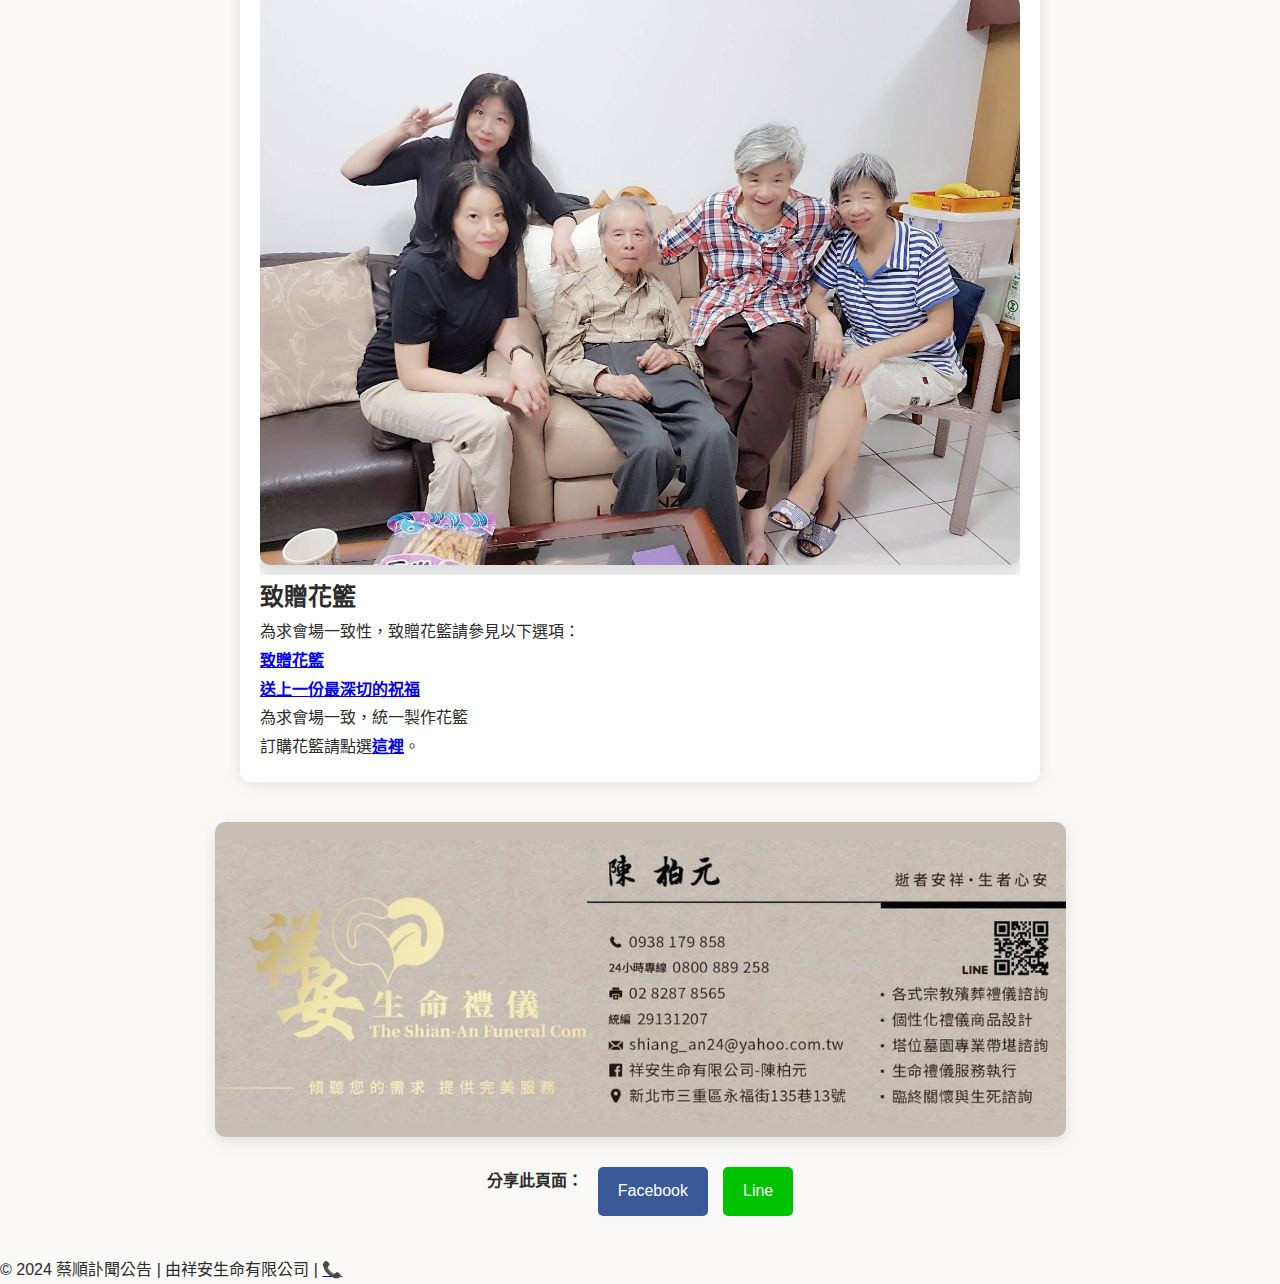
==== commit 5e4a5a5e: "Update index.html" ====
--- a/index.html
+++ b/index.html
@@ -128,24 +128,17 @@
     <img src="image/未命名設計.png" alt="名片" class="business-card-img">
     <div id="share-buttons">
         <p><strong>分享此頁面：</strong></p>
-        <a href="https://www.facebook.com/sharer/sharer.php?u=[PAGE_URL]" target="_blank" class="share-btn fb-share-btn">Facebook</a>
-        <a href="https://line.me/R/msg/text/?[PAGE_URL]" target="_blank" class="share-btn line-share-btn">Line</a>
+        <a href="https://www.facebook.com/sharer/sharer.php?u=[https://shiangan.github.io/TsiaShun/]" target="_blank" class="share-btn fb-share-btn">Facebook</a>
+        <a href="https://line.me/R/msg/text/?[https://shiangan.github.io/TsiaShun/]" target="_blank" class="share-btn line-share-btn">Line</a>
     </div>
 </section>
     
     <footer>
-        <p>© 2024 蔡順訃聞公告 | 由<span class="footer-signature">祥安生命有限公司</span> | <a href="privacy-policy.html" class="bold">版權所有</a></p>
+        <p>© 2024 蔡順訃聞公告 | 由<span class="footer-signature">祥安生命有限公司</span> | <a href="tel:0938-179-858" class="bold">📞</a></p>
     </footer>
     
 
-    <script>
-        function playMusic() {
-            const audio = document.getElementById('background-music');
-            audio.play().catch(error => {
-                console.log("音樂播放失敗:", error);
-            });
-        }
-
+<script>
         document.getElementById('show-flower-baskets').addEventListener('click', function() {
             const gallery = document.getElementById('flower-basket-gallery');
             gallery.style.display = gallery.style.display === 'none' ? 'block' : 'none';
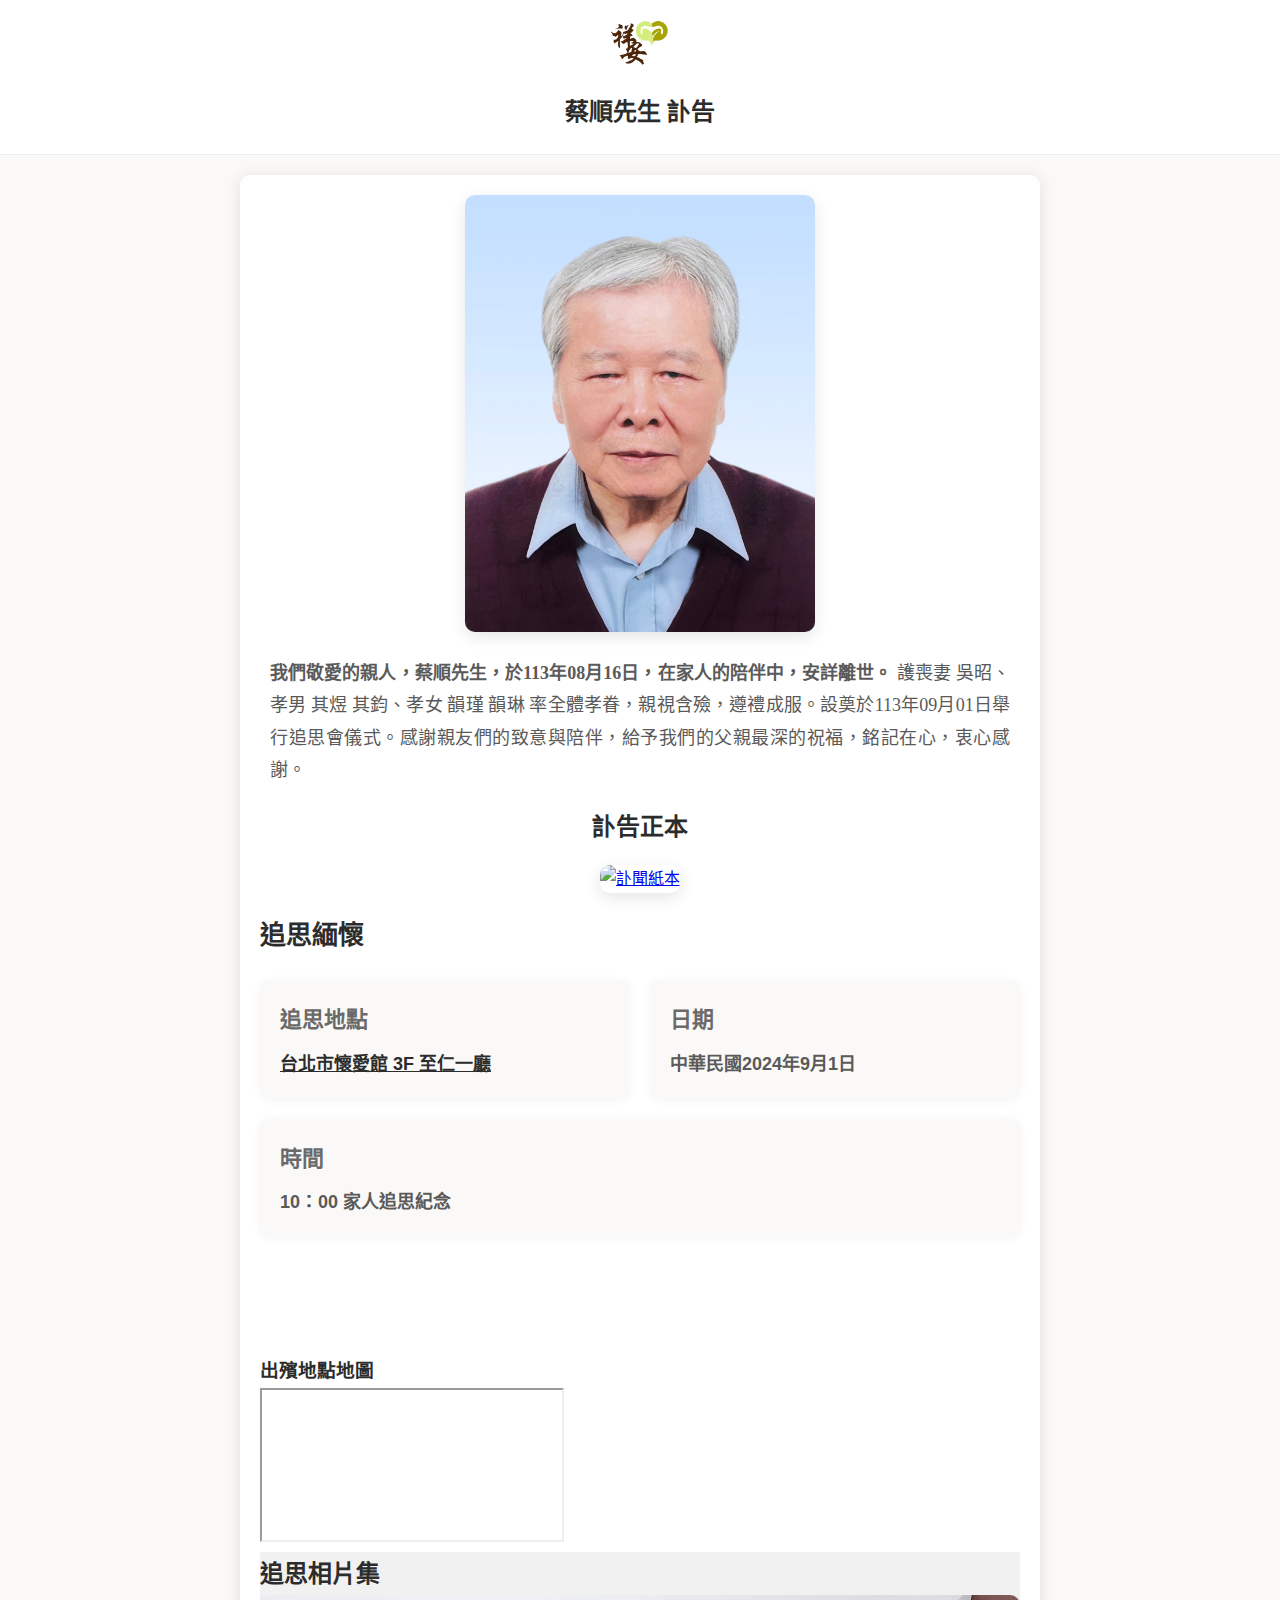
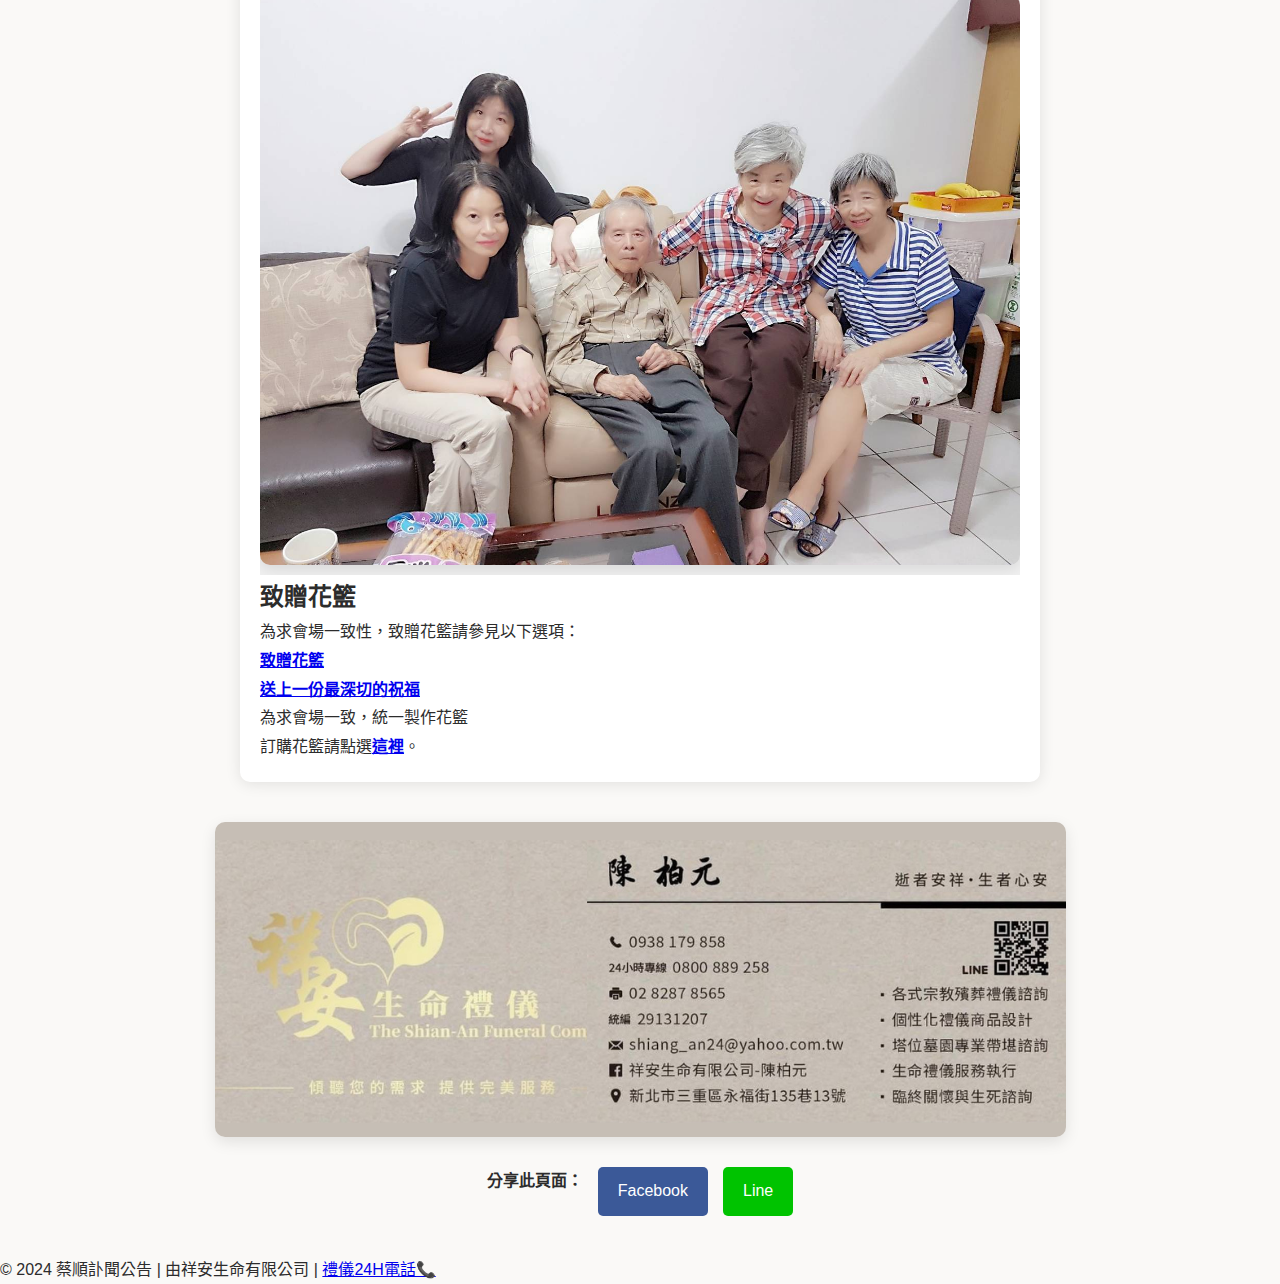
==== commit 500ef612: "Update index.html" ====
--- a/index.html
+++ b/index.html
@@ -12,7 +12,7 @@
 <body onload="playMusic()">
     <!-- 背景音樂 -->
     <audio id="background-music" loop>
-        <source src="audio/千風之歌.m4a" type="audio/m4a">
+        <source src="audio/千風之歌.m4a" type="audio/mp3">
         您的瀏覽器不支援音訊播放。
     </audio>
 
@@ -134,7 +134,7 @@
 </section>
     
     <footer>
-        <p>© 2024 蔡順訃聞公告 | 由<span class="footer-signature">祥安生命有限公司</span> | <a href="tel:0938-179-858" class="bold">📞</a></p>
+        <p>© 2024 蔡順訃聞公告 | 由<span class="footer-signature">祥安生命有限公司</span> | <a href="tel:0938-179-858" class="bold">禮儀24H電話📞</a></p>
     </footer>
     
 
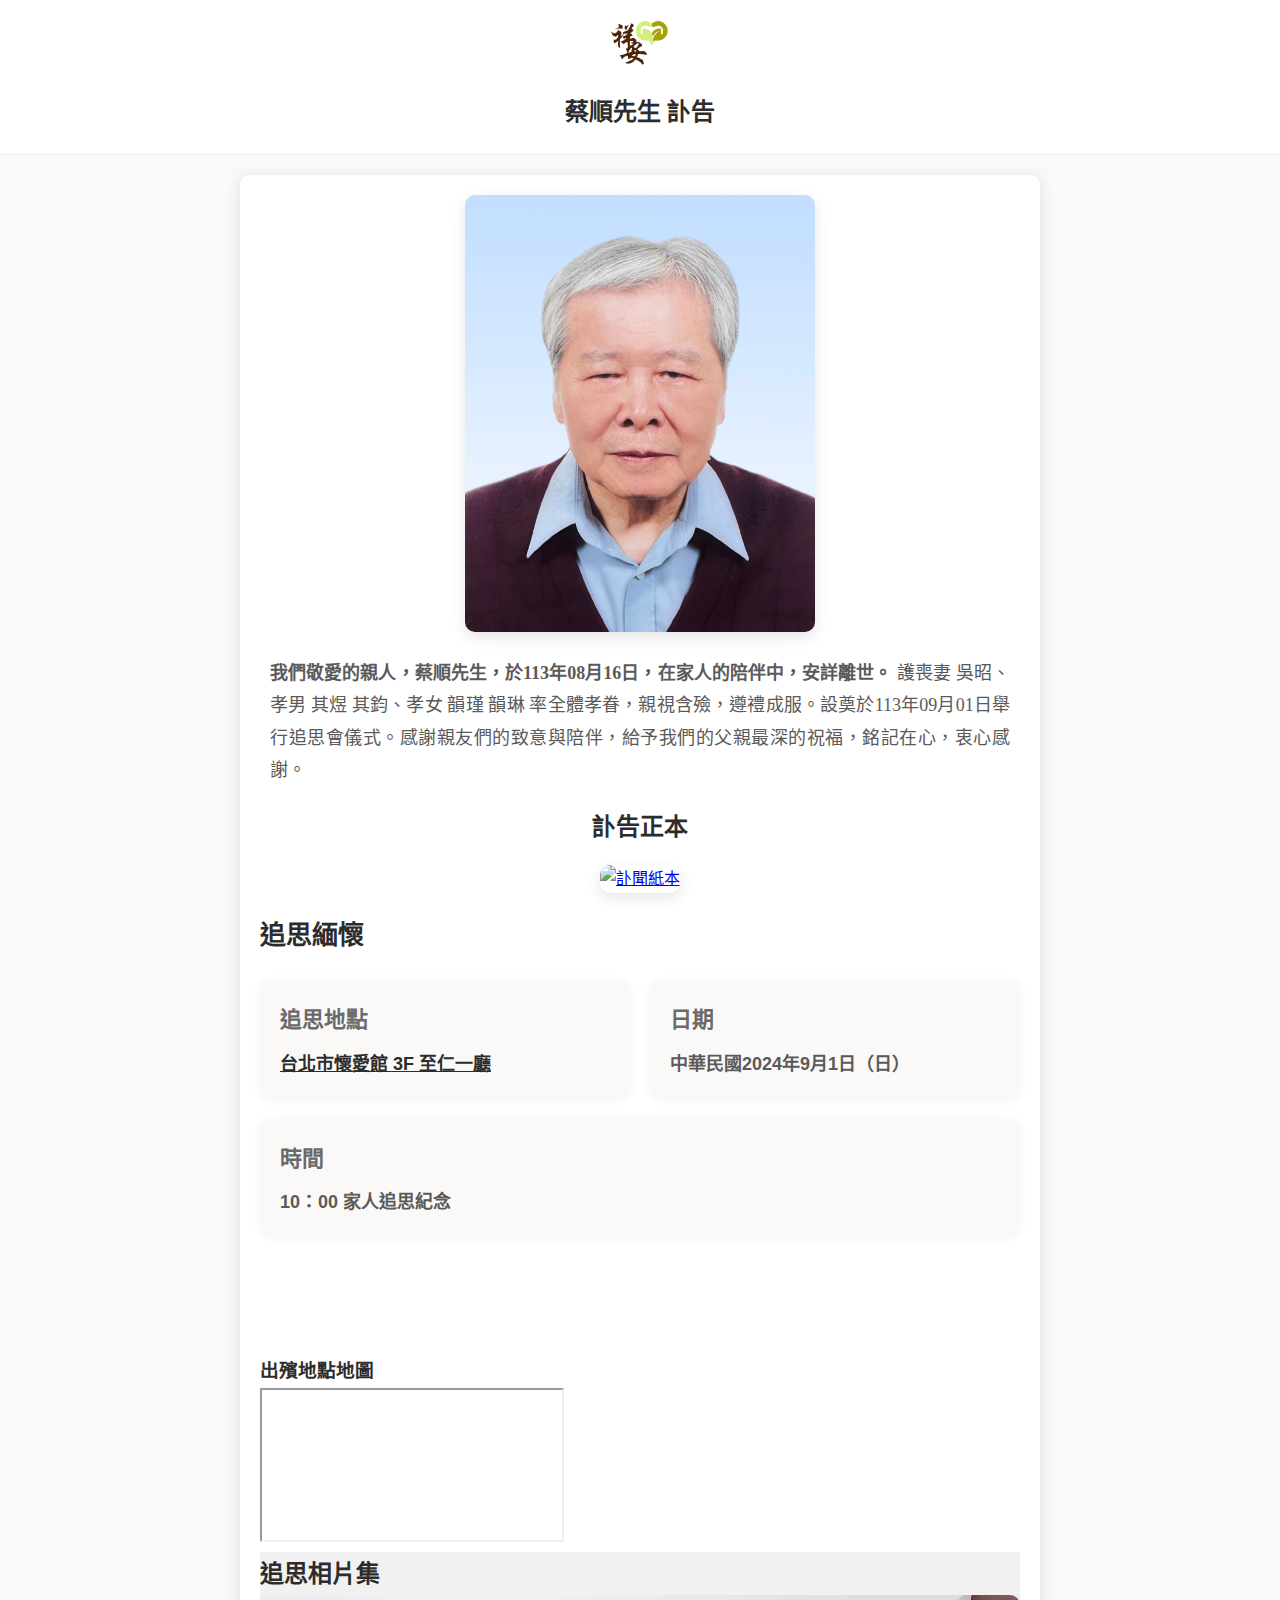
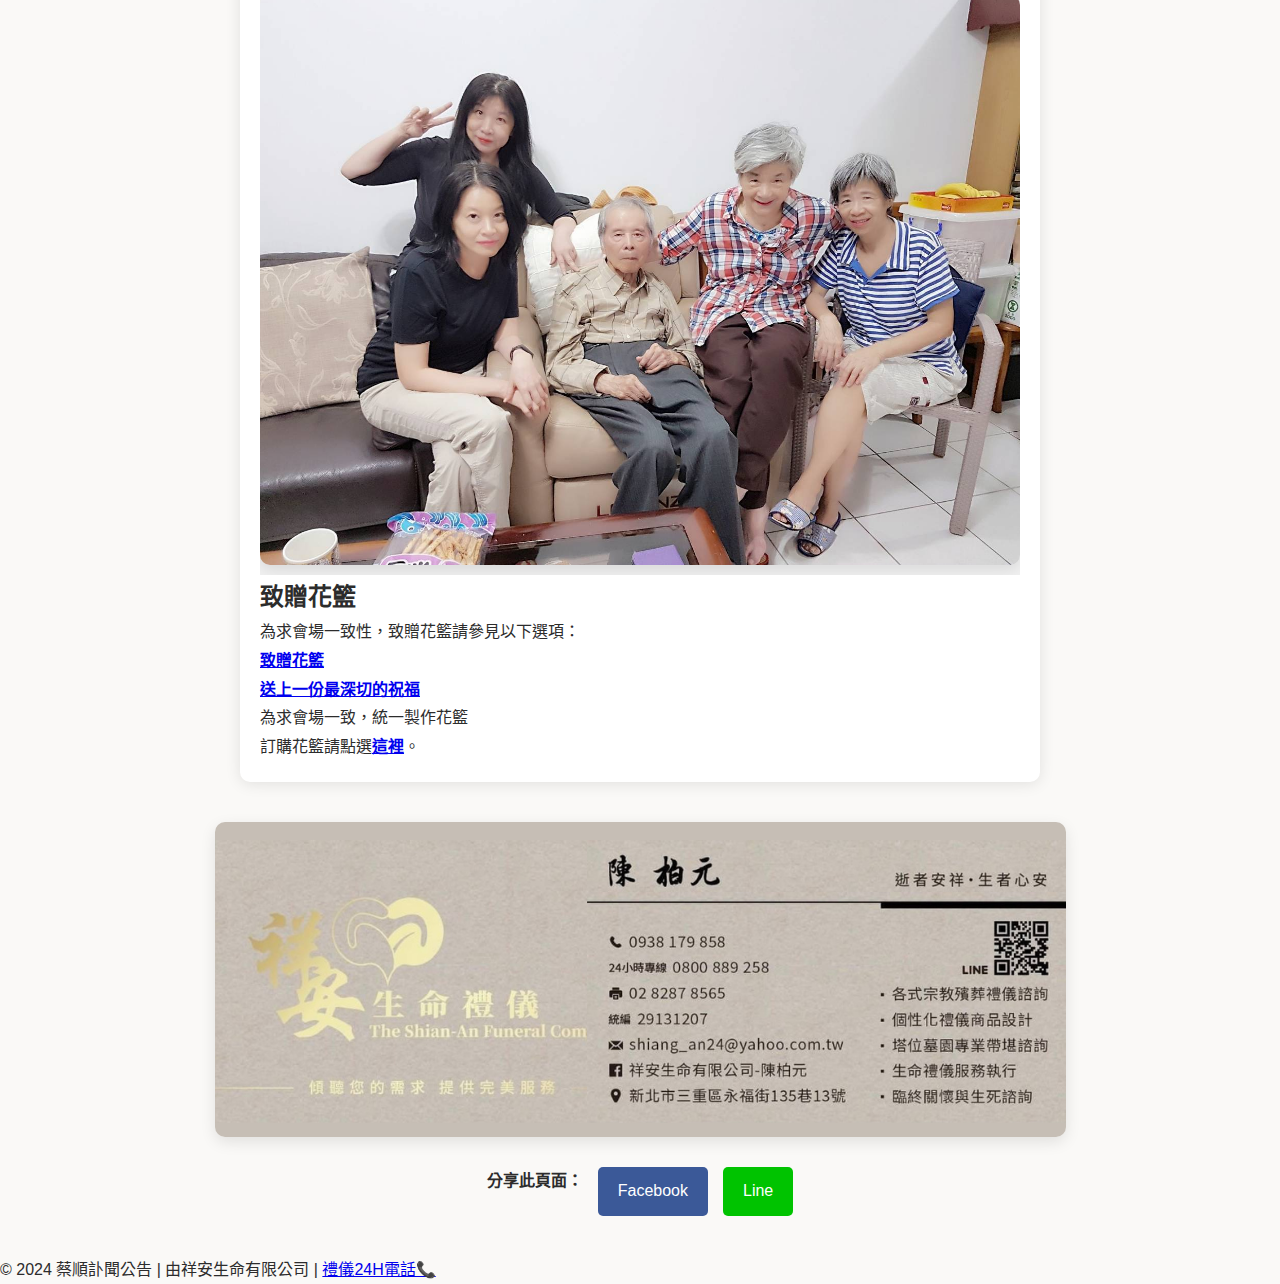
==== commit 976d0b2d: "Update index.html" ====
--- a/index.html
+++ b/index.html
@@ -12,7 +12,7 @@
 <body onload="playMusic()">
     <!-- 背景音樂 -->
     <audio id="background-music" loop>
-        <source src="audio/千風之歌.m4a" type="audio/mp3">
+        <source src="audio/千風之歌.m4a" type="audio/mp4">
         您的瀏覽器不支援音訊播放。
     </audio>
 
@@ -47,7 +47,7 @@
         </div>
         <div class="remembrance-item">
             <h3><strong>日期</strong></h3>
-            <p><strong>中華民國2024年9月1日</strong></p>
+            <p><strong> 中華民國2024年9月1日（日）</strong></p>
         </div>
         <div class="remembrance-item">
             <h3><strong>時間</strong></h3>
--- a/obituary.css
+++ b/obituary.css
@@ -236,6 +236,7 @@
 
 /* 渐显动画效果 */
 .fade-in-text {
+    color: #2C2C2C;
     opacity: 0;
     transition: opacity 1s ease-in-out;
 }
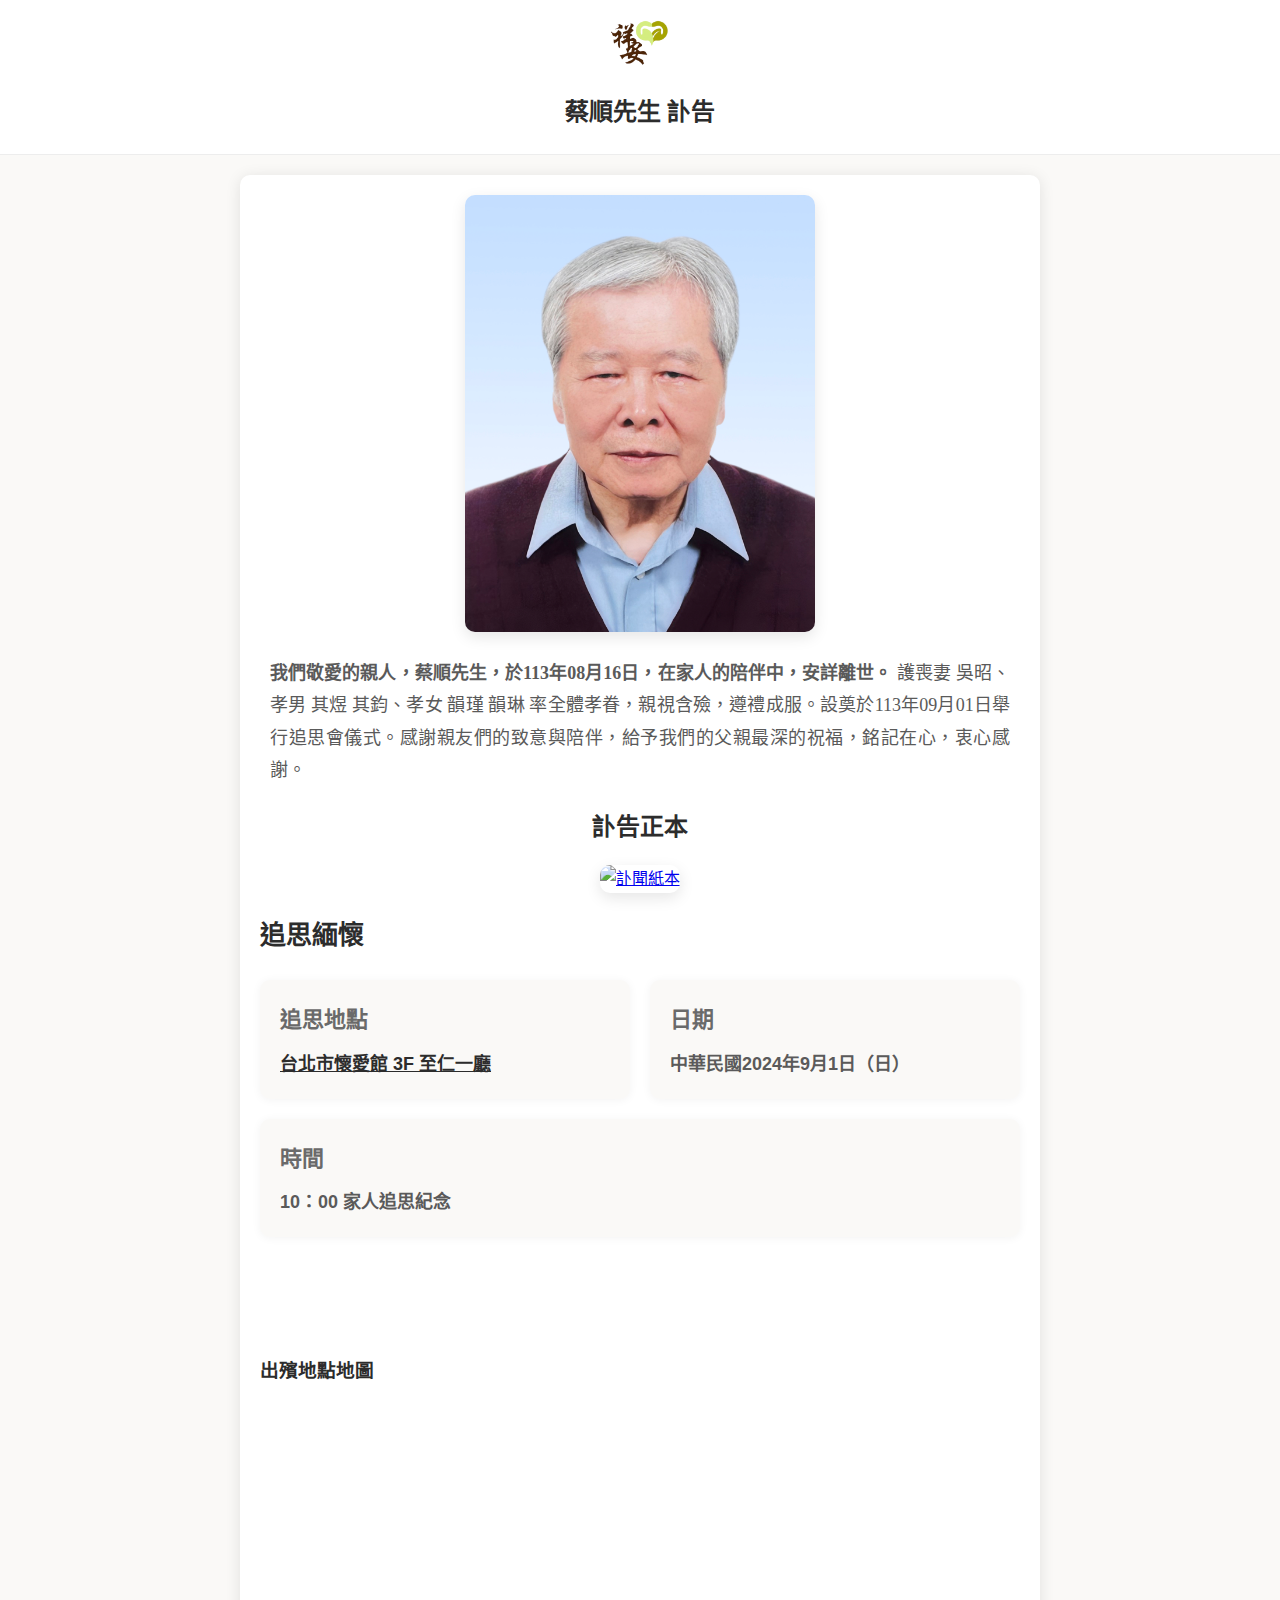
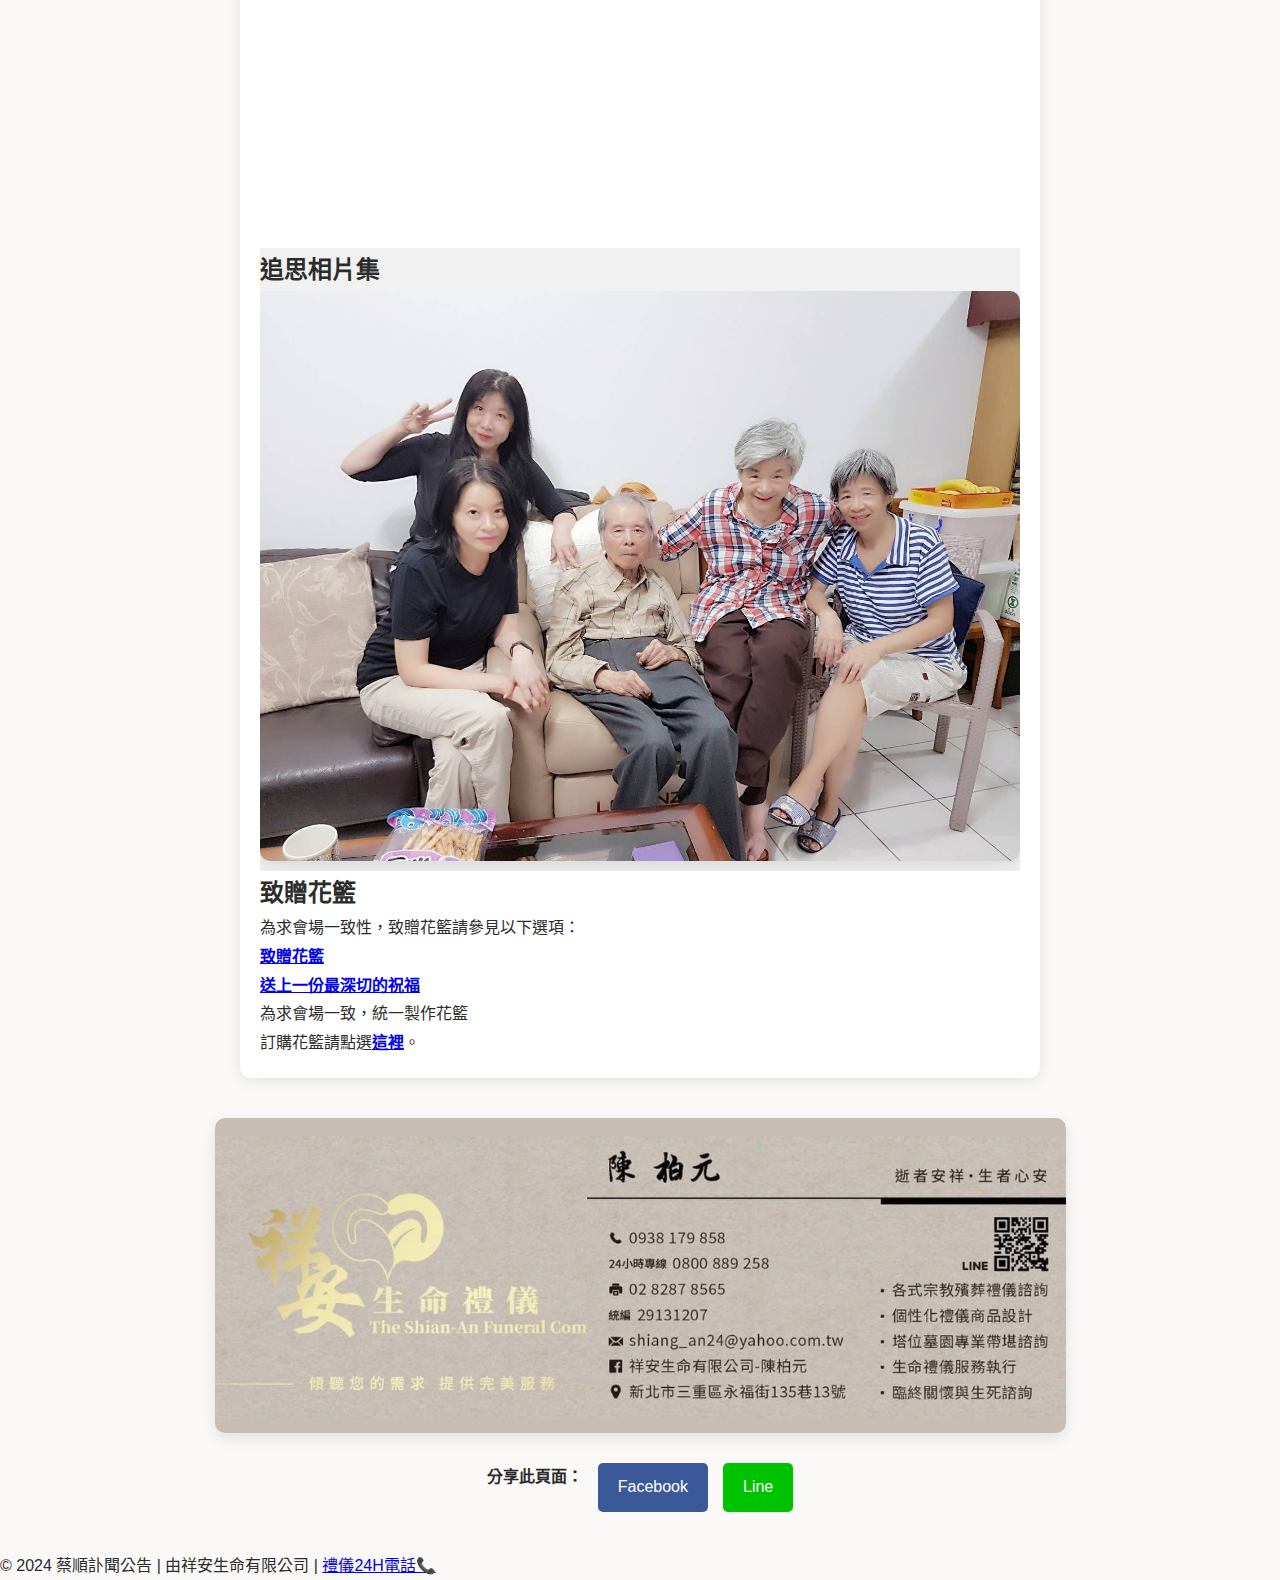
==== commit 66e4f4e5: "Update index.html" ====
--- a/index.html
+++ b/index.html
@@ -62,7 +62,21 @@
             
             <div id="map-container">
                 <h3><strong>出殯地點地圖</strong></h3>
-                <iframe src="https://www.google.com/maps/embed?pb=!1m18!1m12!1m3!1d3112.8727265573447!2d121.52722631518858!3d25.03296328396077!2m3!1f0!2f0!3f0!3m2!1i1024!2i768!4f13.1!3m3!1m2!1s0x3442a8b7b5555555%3A0x1234567890abcdef!2z5YyX6IqO5Z-0IQD!5e0!3m2!1szh-TW!2stw!4v1671168822125!5m2!1szh-TW!2stw" allowfullscreen="" loading="lazy"></iframe>
+                  <iframe
+                                    src="https://www.google.com/maps/embed?pb=!1m18!1m12!1m3!1d3615.6055113137354!2d121.55302529999999!3d25.0135172!2m3!1f0!2f0!3f0!3m2!1i1024!2i768!4f13.1!3m3!1m2!1s0x3442aa3b0390f463%3A0x9082f68f52193107!2z5Y-w5YyX5biC5oe35oSb6aSo!5e0!3m2!1szh-TW!2stw!4v1723546074779!5m2!1szh-TW!2stw"
+                                    width="100%" 
+                                    height="450" 
+                                    style="border:0;" 
+                                    allowfullscreen="" 
+                                    loading="lazy" 
+                                    referrerpolicy="no-referrer-when-downgrade">
+                                </iframe>
+                            </div>
+                        </div>
+                    </dd>
+                </dl>
+            </div>
+        </section>
             </div>
         </section>
 
--- a/obituary.css
+++ b/obituary.css
@@ -149,7 +149,7 @@
     margin-top: 20px;
     font-family: 'Merriweather', serif;
     font-size: 18px;
-    color: #5A5A5A;
+    color: #2C2C2C;
     line-height: 1.8;
 }
 
